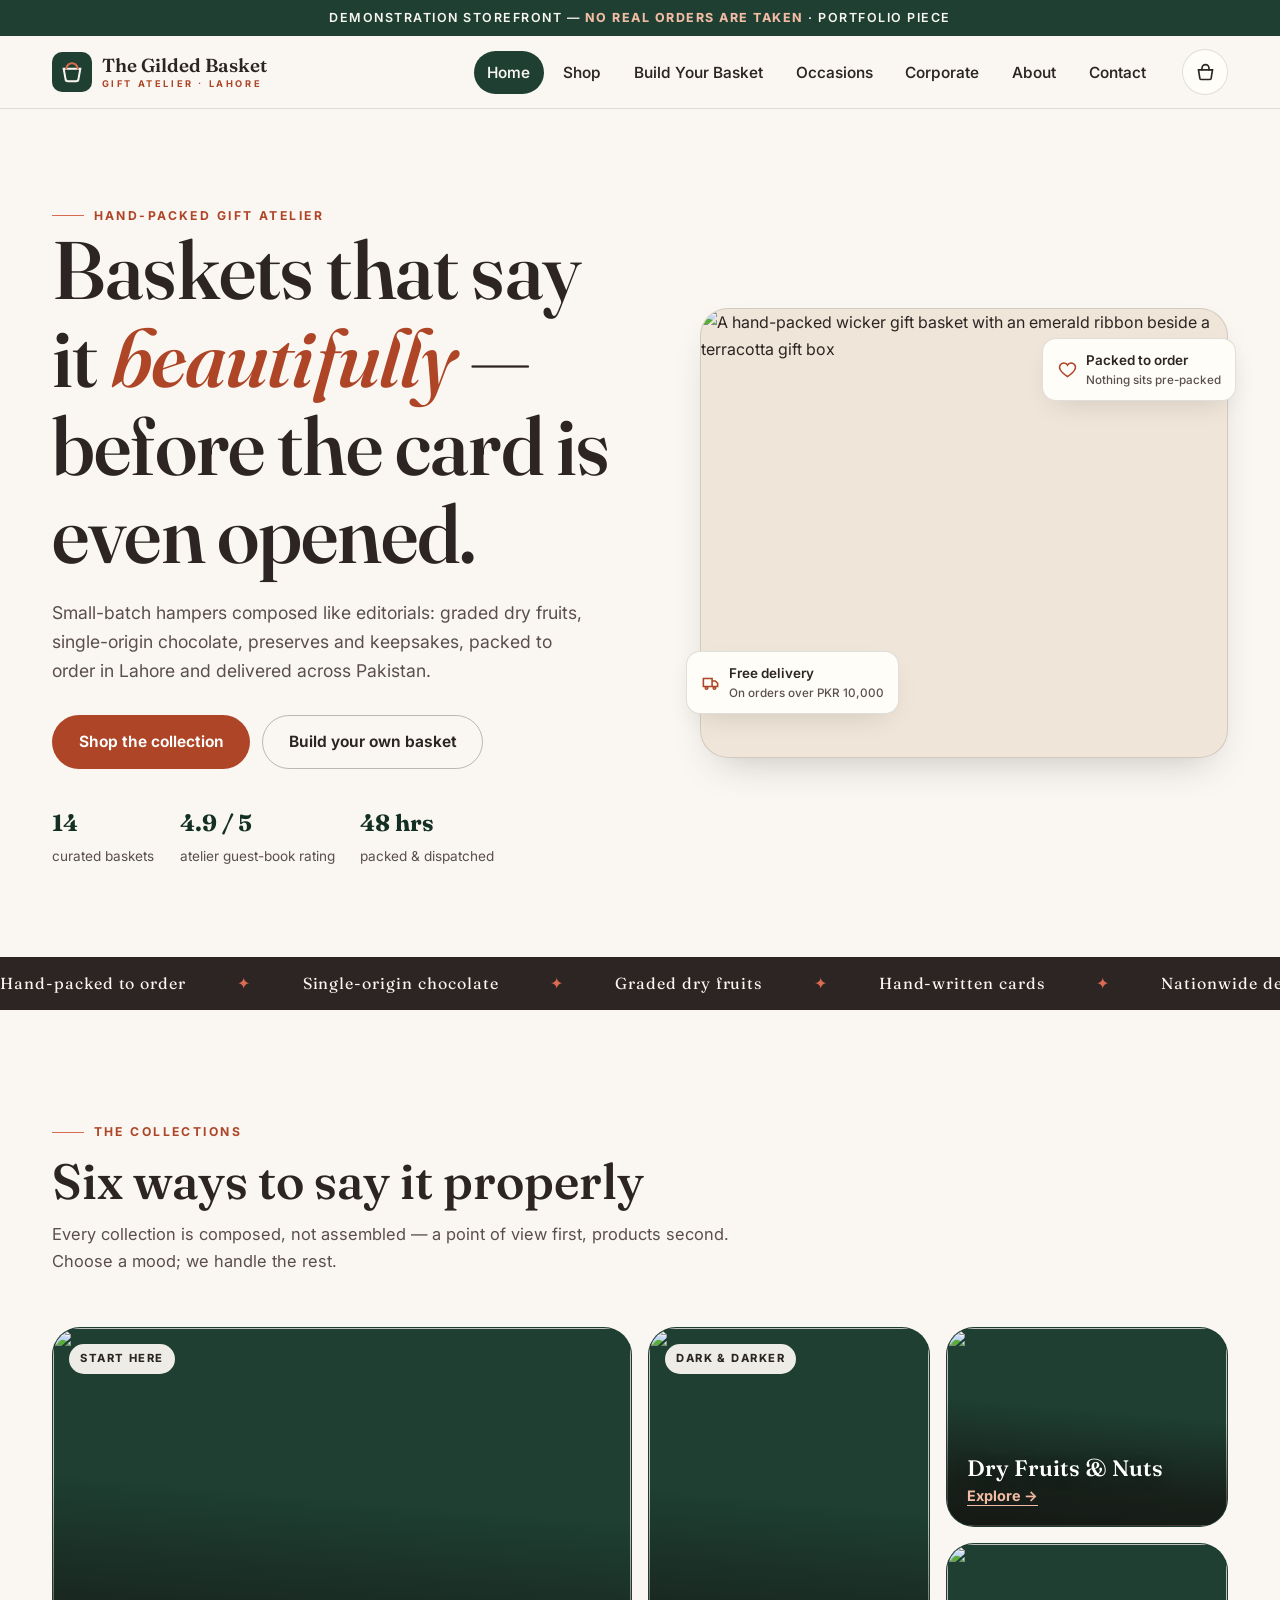
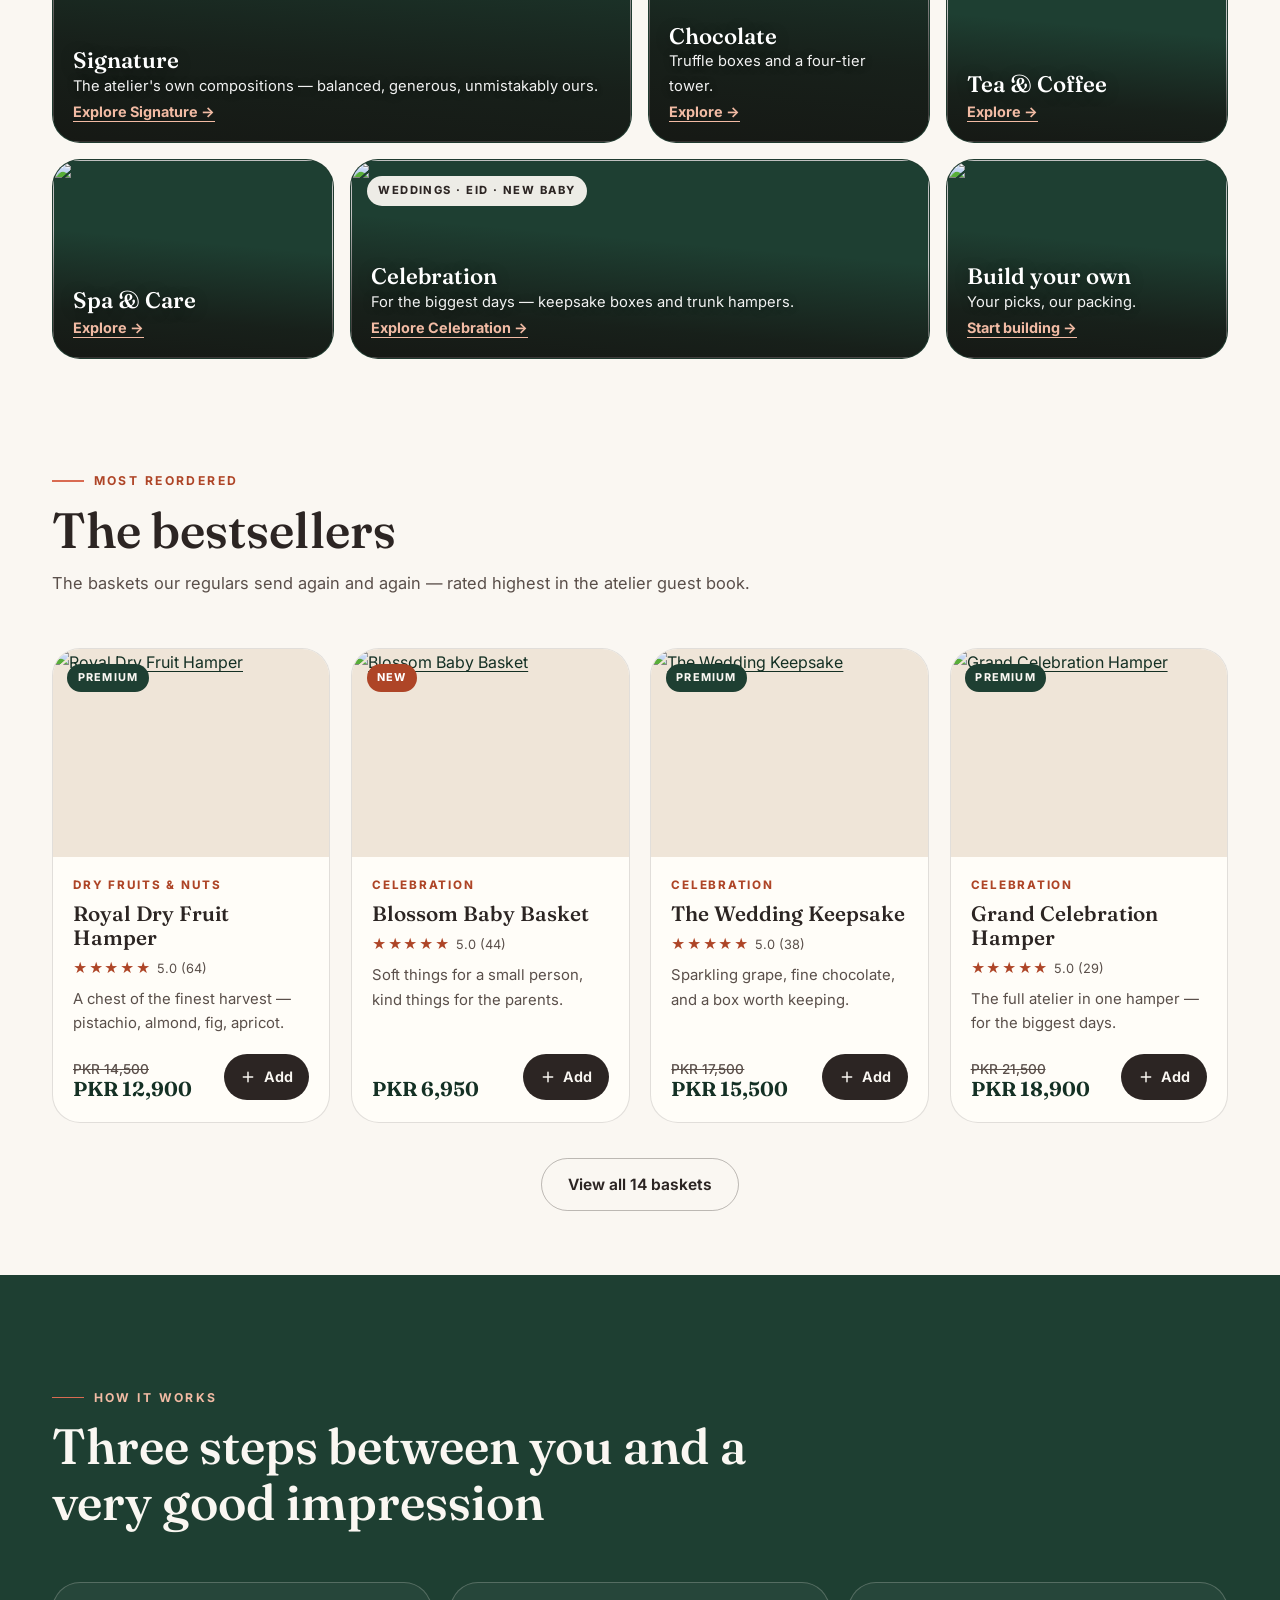
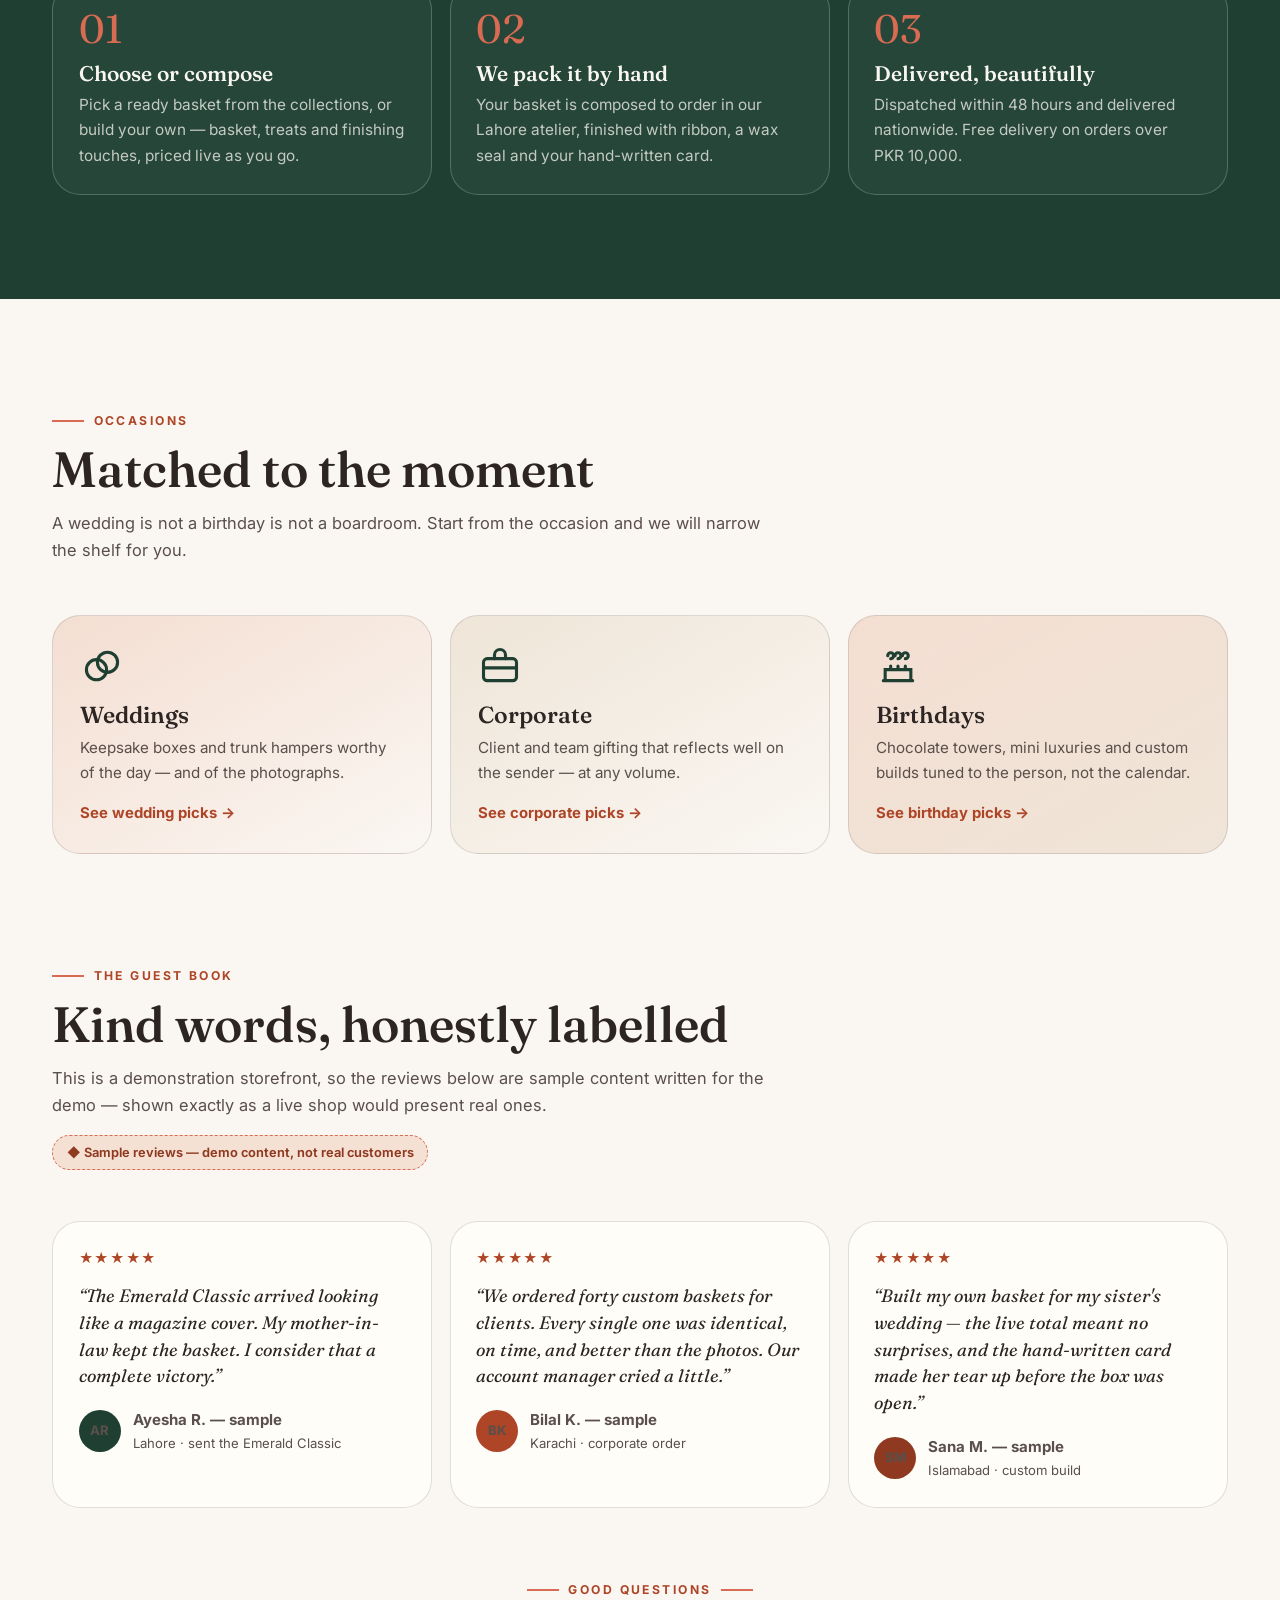
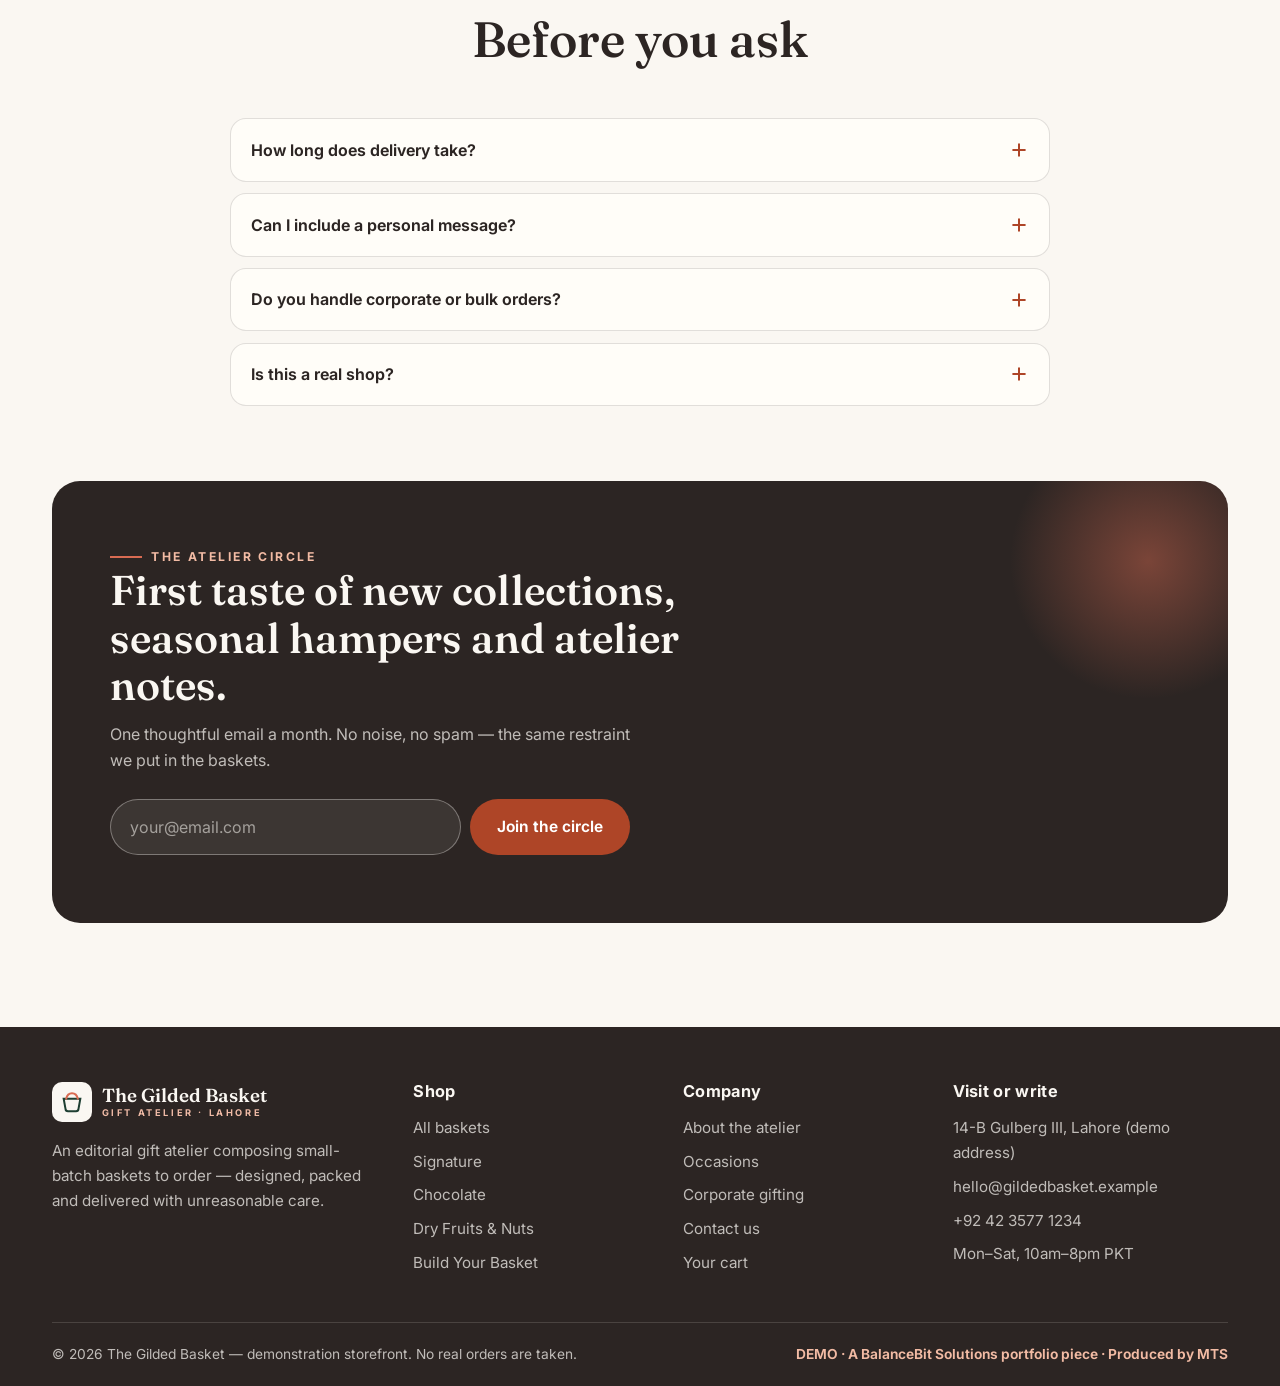
==== index.html @ e6ef5eb0 "Gift Basket demo v2 — full storefront build (10 pages, cart, builder, checkout) — Portfolio Queue #2" ====
<!DOCTYPE html>
<html lang="en">
<head>
<meta charset="UTF-8">
<meta name="viewport" content="width=device-width, initial-scale=1.0">
<title>The Gilded Basket — Luxury Gift Baskets, Hand-Packed in Lahore (Demo)</title>
<meta name="description" content="Editorial-luxury gift baskets, hand-packed to order: signature hampers, chocolate towers, dry fruit chests and custom build-your-own baskets. Demonstration storefront.">
<meta property="og:title" content="The Gilded Basket — Gift Atelier (Demo)">
<meta property="og:description" content="Baskets that say it beautifully, before the card is even opened. A demonstration e-commerce storefront.">
<meta property="og:type" content="website">
<meta name="theme-color" content="#1E3F32">
<link rel="icon" href="data:image/svg+xml,%3Csvg xmlns='http://www.w3.org/2000/svg' viewBox='0 0 48 48'%3E%3Crect width='48' height='48' rx='12' fill='%231E3F32'/%3E%3Cpath d='M14 20h20l-2.2 12.2a3 3 0 0 1-3 2.8H19.2a3 3 0 0 1-3-2.8L14 20Z' fill='none' stroke='%23FAF7F2' stroke-width='2.4'/%3E%3Cpath d='M17 20c1-4.4 3.8-6.6 7-6.6s6 2.2 7 6.6' fill='none' stroke='%23D96B52' stroke-width='2.4' stroke-linecap='round'/%3E%3C/svg%3E">
<link rel="preconnect" href="https://fonts.googleapis.com">
<link rel="preconnect" href="https://fonts.gstatic.com" crossorigin>
<link href="https://fonts.googleapis.com/css2?family=Fraunces:ital,opsz,wght@0,9..144,400..700;1,9..144,400..700&family=Inter:wght@400;500;600;700;800&display=swap" rel="stylesheet">
<script>document.documentElement.classList.add("js")</script>
<link rel="stylesheet" href="css/main.css">
<script type="application/ld+json">
{"@context":"https://schema.org","@type":"Organization","name":"The Gilded Basket (Demo)","description":"Demonstration gift-basket storefront — a portfolio piece.","address":{"@type":"PostalAddress","addressLocality":"Lahore","addressCountry":"PK"}}
</script>
</head>
<body>
<a class="skip-link" href="#main">Skip to main content</a>
<div class="demo-ribbon">Demonstration storefront — <strong>no real orders are taken</strong> · Portfolio piece</div>

<header class="site-header">
  <div class="wrap header-in">
    <a class="logo" href="index.html" aria-label="The Gilded Basket — home">
      <svg class="logo-mark" viewBox="0 0 48 48" aria-hidden="true"><rect width="48" height="48" rx="12" fill="#1E3F32"/><path d="M14 20h20l-2.2 12.2a3 3 0 0 1-3 2.8H19.2a3 3 0 0 1-3-2.8L14 20Z" fill="none" stroke="#FAF7F2" stroke-width="2.4"/><path d="M17 20c1-4.4 3.8-6.6 7-6.6s6 2.2 7 6.6" fill="none" stroke="#D96B52" stroke-width="2.4" stroke-linecap="round"/></svg>
      <span class="logo-text">The Gilded Basket<small>Gift Atelier · Lahore</small></span>
    </a>
    <nav class="main-nav" aria-label="Primary">
      <a href="index.html" aria-current="page">Home</a>
      <a href="shop.html">Shop</a>
      <a href="build.html">Build Your Basket</a>
      <a href="occasions.html">Occasions</a>
      <a href="corporate.html">Corporate</a>
      <a href="about.html">About</a>
      <a href="contact.html">Contact</a>
    </nav>
    <div class="header-actions">
      <button type="button" class="icon-btn" data-open-cart aria-label="Open cart">
        <svg viewBox="0 0 24 24" fill="none" stroke="currentColor" stroke-width="1.9" stroke-linecap="round"><path d="M4 9h16l-1.5 9.5a2 2 0 0 1-2 1.5h-9a2 2 0 0 1-2-1.5L4 9Z"/><path d="M8 9V7a4 4 0 0 1 8 0v2"/></svg>
        <span class="cart-count" hidden>0</span>
      </button>
      <button type="button" class="icon-btn nav-toggle" aria-label="Open menu" aria-expanded="false" aria-controls="mobile-nav">
        <svg viewBox="0 0 24 24" fill="none" stroke="currentColor" stroke-width="2.1" stroke-linecap="round"><path d="M4 7h16M4 12h16M4 17h16"/></svg>
      </button>
    </div>
  </div>
  <nav class="mobile-nav" id="mobile-nav" aria-label="Mobile">
    <a href="index.html" aria-current="page">Home</a>
    <a href="shop.html">Shop</a>
    <a href="build.html">Build Your Basket</a>
    <a href="occasions.html">Occasions</a>
    <a href="corporate.html">Corporate</a>
    <a href="about.html">About</a>
    <a href="contact.html">Contact</a>
    <a href="cart.html">Cart</a>
  </nav>
</header>

<main id="main">
  <!-- HERO -->
  <section class="hero">
    <div class="wrap hero-in">
      <div>
        <span class="eyebrow">Hand-packed gift atelier</span>
        <h1>Baskets that say it <em>beautifully</em> — before the card is even opened.</h1>
        <p class="hero-lede">Small-batch hampers composed like editorials: graded dry fruits, single-origin chocolate, preserves and keepsakes, packed to order in Lahore and delivered across Pakistan.</p>
        <div class="hero-cta">
          <a class="btn btn--terra" href="shop.html">Shop the collection</a>
          <a class="btn btn--ghost" href="build.html">Build your own basket</a>
        </div>
        <div class="hero-meta">
          <div><strong>14</strong><span>curated baskets</span></div>
          <div><strong>4.9 / 5</strong><span>atelier guest-book rating</span></div>
          <div><strong>48 hrs</strong><span>packed &amp; dispatched</span></div>
        </div>
      </div>
      <div class="hero-art">
        <div class="hero-frame">
          <div class="hero-media">
            <img class="hero-img" src="images/hero.jpg" alt="A hand-packed wicker gift basket with an emerald ribbon beside a terracotta gift box" fetchpriority="high">
          </div>
        </div>
        <div class="hero-chip hero-chip--b">
          <svg viewBox="0 0 24 24" fill="none" stroke="currentColor" stroke-width="2" stroke-linecap="round"><path d="M12 21s-7-4.6-9.3-9A5.4 5.4 0 0 1 12 6.5 5.4 5.4 0 0 1 21.3 12C19 16.4 12 21 12 21Z"/></svg>
          <span>Packed to order<small>Nothing sits pre-packed</small></span>
        </div>
        <div class="hero-chip hero-chip--a">
          <svg viewBox="0 0 24 24" fill="none" stroke="currentColor" stroke-width="2" stroke-linecap="round"><path d="M3 7h11v10H3zM14 10h4l3 3v4h-7z"/><circle cx="7" cy="19" r="1.6"/><circle cx="17" cy="19" r="1.6"/></svg>
          <span>Free delivery<small>On orders over PKR 10,000</small></span>
        </div>
      </div>
    </div>
  </section>

  <div class="marquee" aria-hidden="true">
    <div class="marquee-track">
      <span>Hand-packed to order <i>✦</i> Single-origin chocolate <i>✦</i> Graded dry fruits <i>✦</i> Hand-written cards <i>✦</i> Nationwide delivery <i>✦</i> Corporate gifting <i>✦</i></span>
      <span>Hand-packed to order <i>✦</i> Single-origin chocolate <i>✦</i> Graded dry fruits <i>✦</i> Hand-written cards <i>✦</i> Nationwide delivery <i>✦</i> Corporate gifting <i>✦</i></span>
    </div>
  </div>

  <!-- BENTO COLLECTIONS -->
  <section class="section">
    <div class="wrap">
      <div class="sec-head reveal">
        <span class="eyebrow">The collections</span>
        <h2>Six ways to say it properly</h2>
        <p>Every collection is composed, not assembled — a point of view first, products second. Choose a mood; we handle the rest.</p>
      </div>
      <div class="bento">
        <a class="bento-card bento--wide bento--tall reveal" href="shop.html?cat=signature">
          <img class="bento-bg" src="images/products/emerald-classic.jpg" alt="" loading="lazy">
          <span class="bento-tag">Start here</span>
          <div class="bento-body"><h3>Signature</h3><p>The atelier's own compositions — balanced, generous, unmistakably ours.</p><span class="bento-link">Explore Signature →</span></div>
        </a>
        <a class="bento-card bento--tall reveal reveal-d1" href="shop.html?cat=chocolate">
          <img class="bento-bg" src="images/products/midnight-chocolate-tower.jpg" alt="" loading="lazy">
          <span class="bento-tag">Dark &amp; darker</span>
          <div class="bento-body"><h3>Chocolate</h3><p>Truffle boxes and a four-tier tower.</p><span class="bento-link">Explore →</span></div>
        </a>
        <a class="bento-card reveal reveal-d2" href="shop.html?cat=dry-fruits">
          <img class="bento-bg" src="images/products/royal-dry-fruit-hamper.jpg" alt="" loading="lazy">
          <div class="bento-body"><h3>Dry Fruits &amp; Nuts</h3><span class="bento-link">Explore →</span></div>
        </a>
        <a class="bento-card reveal" href="shop.html?cat=tea-coffee">
          <img class="bento-bg" src="images/products/chai-biscotti-ritual.jpg" alt="" loading="lazy">
          <div class="bento-body"><h3>Tea &amp; Coffee</h3><span class="bento-link">Explore →</span></div>
        </a>
        <a class="bento-card reveal reveal-d1" href="shop.html?cat=spa">
          <img class="bento-bg" src="images/products/serenity-spa-basket.jpg" alt="" loading="lazy">
          <div class="bento-body"><h3>Spa &amp; Care</h3><span class="bento-link">Explore →</span></div>
        </a>
        <a class="bento-card bento--wide reveal reveal-d2" href="shop.html?cat=celebration">
          <img class="bento-bg" src="images/products/grand-celebration-hamper.jpg" alt="" loading="lazy">
          <span class="bento-tag">Weddings · Eid · New baby</span>
          <div class="bento-body"><h3>Celebration</h3><p>For the biggest days — keepsake boxes and trunk hampers.</p><span class="bento-link">Explore Celebration →</span></div>
        </a>
        <a class="bento-card reveal reveal-d3" href="build.html">
          <img class="bento-bg" src="images/builder.jpg" alt="" loading="lazy">
          <div class="bento-body"><h3>Build your own</h3><p>Your picks, our packing.</p><span class="bento-link">Start building →</span></div>
        </a>
      </div>
    </div>
  </section>

  <!-- BESTSELLERS -->
  <section class="section section--tight" style="padding-top:0">
    <div class="wrap">
      <div class="sec-head reveal">
        <span class="eyebrow">Most reordered</span>
        <h2>The bestsellers</h2>
        <p>The baskets our regulars send again and again — rated highest in the atelier guest book.</p>
      </div>
      <div class="grid-products grid-products--4" id="home-bestsellers"></div>
      <div style="text-align:center;margin-top:2.2rem">
        <a class="btn btn--ghost" href="shop.html">View all 14 baskets</a>
      </div>
    </div>
  </section>

  <!-- HOW IT WORKS -->
  <section class="section how">
    <div class="wrap">
      <div class="sec-head reveal">
        <span class="eyebrow">How it works</span>
        <h2>Three steps between you and a very good impression</h2>
      </div>
      <div class="how-grid">
        <div class="how-card reveal"><div class="how-num">01</div><h3>Choose or compose</h3><p>Pick a ready basket from the collections, or build your own — basket, treats and finishing touches, priced live as you go.</p></div>
        <div class="how-card reveal reveal-d1"><div class="how-num">02</div><h3>We pack it by hand</h3><p>Your basket is composed to order in our Lahore atelier, finished with ribbon, a wax seal and your hand-written card.</p></div>
        <div class="how-card reveal reveal-d2"><div class="how-num">03</div><h3>Delivered, beautifully</h3><p>Dispatched within 48 hours and delivered nationwide. Free delivery on orders over PKR 10,000.</p></div>
      </div>
    </div>
  </section>

  <!-- OCCASIONS PREVIEW -->
  <section class="section">
    <div class="wrap">
      <div class="sec-head reveal">
        <span class="eyebrow">Occasions</span>
        <h2>Matched to the moment</h2>
        <p>A wedding is not a birthday is not a boardroom. Start from the occasion and we will narrow the shelf for you.</p>
      </div>
      <div class="occ-grid">
        <a class="occ-card reveal" href="occasions.html#wedding" style="background:linear-gradient(150deg,#F4DED2,#FAF7F2)">
          <svg class="occ-ico" viewBox="0 0 24 24" fill="none" stroke="currentColor" stroke-width="1.7" stroke-linecap="round"><circle cx="9" cy="14" r="5.5"/><circle cx="15" cy="10" r="5.5"/></svg>
          <h3>Weddings</h3><p>Keepsake boxes and trunk hampers worthy of the day — and of the photographs.</p>
          <div class="occ-go">See wedding picks →</div>
        </a>
        <a class="occ-card reveal reveal-d1" href="occasions.html#corporate" style="background:linear-gradient(150deg,#EFE5D8,#FAF7F2)">
          <svg class="occ-ico" viewBox="0 0 24 24" fill="none" stroke="currentColor" stroke-width="1.7" stroke-linecap="round"><rect x="3" y="8" width="18" height="12" rx="2"/><path d="M9 8V6a3 3 0 0 1 6 0v2M3 13h18"/></svg>
          <h3>Corporate</h3><p>Client and team gifting that reflects well on the sender — at any volume.</p>
          <div class="occ-go">See corporate picks →</div>
        </a>
        <a class="occ-card reveal reveal-d2" href="occasions.html#birthday" style="background:linear-gradient(150deg,#F4DED2,#EFE5D8)">
          <svg class="occ-ico" viewBox="0 0 24 24" fill="none" stroke="currentColor" stroke-width="1.7" stroke-linecap="round"><path d="M4 20h16M5 20v-6h14v6M12 14v-2M8 14v-2M16 14v-2M12 8a1.6 1.6 0 1 0-1.6-1.6M8 8a1.6 1.6 0 1 0-1.6-1.6M16 8a1.6 1.6 0 1 0-1.6-1.6"/></svg>
          <h3>Birthdays</h3><p>Chocolate towers, mini luxuries and custom builds tuned to the person, not the calendar.</p>
          <div class="occ-go">See birthday picks →</div>
        </a>
      </div>
    </div>
  </section>

  <!-- REVIEWS -->
  <section class="section section--tight" style="padding-top:0">
    <div class="wrap">
      <div class="sec-head reveal">
        <span class="eyebrow">The guest book</span>
        <h2>Kind words, honestly labelled</h2>
        <p style="margin-bottom:1rem">This is a demonstration storefront, so the reviews below are sample content written for the demo — shown exactly as a live shop would present real ones.</p>
        <span class="demo-note">◆ Sample reviews — demo content, not real customers</span>
      </div>
      <div class="rev-grid">
        <div class="rev-card reveal">
          <div class="stars" aria-label="5 out of 5">★★★★★</div>
          <blockquote>“The Emerald Classic arrived looking like a magazine cover. My mother-in-law kept the basket. I consider that a complete victory.”</blockquote>
          <div class="rev-who"><span class="rev-ava" style="background:var(--emerald)">AR</span><span><strong>Ayesha R. — sample</strong><span>Lahore · sent the Emerald Classic</span></span></div>
        </div>
        <div class="rev-card reveal reveal-d1">
          <div class="stars" aria-label="5 out of 5">★★★★★</div>
          <blockquote>“We ordered forty custom baskets for clients. Every single one was identical, on time, and better than the photos. Our account manager cried a little.”</blockquote>
          <div class="rev-who"><span class="rev-ava" style="background:var(--terra-dark)">BK</span><span><strong>Bilal K. — sample</strong><span>Karachi · corporate order</span></span></div>
        </div>
        <div class="rev-card reveal reveal-d2">
          <div class="stars" aria-label="5 out of 5">★★★★★</div>
          <blockquote>“Built my own basket for my sister's wedding — the live total meant no surprises, and the hand-written card made her tear up before the box was open.”</blockquote>
          <div class="rev-who"><span class="rev-ava" style="background:var(--terra-deep)">SM</span><span><strong>Sana M. — sample</strong><span>Islamabad · custom build</span></span></div>
        </div>
      </div>
    </div>
  </section>

  <!-- FAQ -->
  <section class="section section--tight" style="padding-top:0">
    <div class="wrap">
      <div class="sec-head sec-head--center reveal">
        <span class="eyebrow">Good questions</span>
        <h2>Before you ask</h2>
      </div>
      <div class="faq reveal">
        <div class="faq-item">
          <button type="button" class="faq-q" aria-expanded="false">How long does delivery take?<svg viewBox="0 0 24 24" fill="none" stroke="currentColor" stroke-width="2.4" stroke-linecap="round"><path d="M12 5v14M5 12h14"/></svg></button>
          <div class="faq-a"><p>Baskets are packed to order within 48 hours. Lahore delivery is same/next day after dispatch; nationwide delivery takes 2–4 working days. Delivery is PKR 350, and free on orders over PKR 10,000.</p></div>
        </div>
        <div class="faq-item">
          <button type="button" class="faq-q" aria-expanded="false">Can I include a personal message?<svg viewBox="0 0 24 24" fill="none" stroke="currentColor" stroke-width="2.4" stroke-linecap="round"><path d="M12 5v14M5 12h14"/></svg></button>
          <div class="faq-a"><p>Yes — every basket includes a hand-written card at no charge. In the Build Your Basket flow you can write the message in step 4; for ready baskets, add it in the order notes at checkout.</p></div>
        </div>
        <div class="faq-item">
          <button type="button" class="faq-q" aria-expanded="false">Do you handle corporate or bulk orders?<svg viewBox="0 0 24 24" fill="none" stroke="currentColor" stroke-width="2.4" stroke-linecap="round"><path d="M12 5v14M5 12h14"/></svg></button>
          <div class="faq-a"><p>Yes — from 10 to 1,000+ baskets, with branded sleeves and staggered delivery. See the Corporate page for tiers, or send an enquiry and we will reply within one working day.</p></div>
        </div>
        <div class="faq-item">
          <button type="button" class="faq-q" aria-expanded="false">Is this a real shop?<svg viewBox="0 0 24 24" fill="none" stroke="currentColor" stroke-width="2.4" stroke-linecap="round"><path d="M12 5v14M5 12h14"/></svg></button>
          <div class="faq-a"><p>No — The Gilded Basket is a demonstration storefront built as a portfolio piece. The full shopping flow works end to end, but no real orders are taken and no payment is processed.</p></div>
        </div>
      </div>
    </div>
  </section>

  <!-- NEWSLETTER -->
  <section class="section" style="padding-top:0">
    <div class="wrap">
      <div class="cta-band reveal">
        <span class="eyebrow eyebrow--light">The atelier circle</span>
        <h2>First taste of new collections, seasonal hampers and atelier notes.</h2>
        <p>One thoughtful email a month. No noise, no spam — the same restraint we put in the baskets.</p>
        <form class="newsletter-form js-newsletter" novalidate>
          <label class="skip-link" for="nl-email-home" style="position:absolute;left:-9999px">Email address</label>
          <input type="email" id="nl-email-home" name="email" placeholder="your@email.com" autocomplete="email" required aria-label="Email address">
          <button type="submit" class="btn btn--terra">Join the circle</button>
        </form>
        <p class="form-msg" role="status" aria-live="polite"></p>
      </div>
    </div>
  </section>
</main>

<footer class="site-footer">
  <div class="wrap">
    <div class="footer-in">
      <div class="footer-brand">
        <a class="logo" href="index.html" aria-label="The Gilded Basket — home">
          <svg class="logo-mark" viewBox="0 0 48 48" aria-hidden="true"><rect width="48" height="48" rx="12" fill="#FAF7F2"/><path d="M14 20h20l-2.2 12.2a3 3 0 0 1-3 2.8H19.2a3 3 0 0 1-3-2.8L14 20Z" fill="none" stroke="#1E3F32" stroke-width="2.4"/><path d="M17 20c1-4.4 3.8-6.6 7-6.6s6 2.2 7 6.6" fill="none" stroke="#D96B52" stroke-width="2.4" stroke-linecap="round"/></svg>
          <span class="logo-text">The Gilded Basket<small style="color:#F0BBA6">Gift Atelier · Lahore</small></span>
        </a>
        <p>An editorial gift atelier composing small-batch baskets to order — designed, packed and delivered with unreasonable care.</p>
      </div>
      <nav aria-label="Shop">
        <h4>Shop</h4>
        <ul>
          <li><a href="shop.html">All baskets</a></li>
          <li><a href="shop.html?cat=signature">Signature</a></li>
          <li><a href="shop.html?cat=chocolate">Chocolate</a></li>
          <li><a href="shop.html?cat=dry-fruits">Dry Fruits &amp; Nuts</a></li>
          <li><a href="build.html">Build Your Basket</a></li>
        </ul>
      </nav>
      <nav aria-label="Company">
        <h4>Company</h4>
        <ul>
          <li><a href="about.html">About the atelier</a></li>
          <li><a href="occasions.html">Occasions</a></li>
          <li><a href="corporate.html">Corporate gifting</a></li>
          <li><a href="contact.html">Contact us</a></li>
          <li><a href="cart.html">Your cart</a></li>
        </ul>
      </nav>
      <div>
        <h4>Visit or write</h4>
        <ul>
          <li>14-B Gulberg III, Lahore (demo address)</li>
          <li><a href="mailto:hello@gildedbasket.example">hello@gildedbasket.example</a></li>
          <li><a href="tel:+924235771234">+92 42 3577 1234</a></li>
          <li>Mon–Sat, 10am–8pm PKT</li>
        </ul>
      </div>
    </div>
    <div class="footer-bottom">
      <span>© <span data-year>2026</span> The Gilded Basket — demonstration storefront. No real orders are taken.</span>
      <span class="demo-tag">DEMO · A BalanceBit Solutions portfolio piece · Produced by MTS</span>
    </div>
  </div>
</footer>

<div class="drawer-overlay"></div>
<aside class="cart-drawer" aria-hidden="true" aria-label="Shopping cart">
  <div class="drawer-head">
    <h3>Your cart</h3>
    <button type="button" class="icon-btn" data-close-cart aria-label="Close cart">
      <svg viewBox="0 0 24 24" fill="none" stroke="currentColor" stroke-width="2.2" stroke-linecap="round"><path d="M6 6l12 12M18 6L6 18"/></svg>
    </button>
  </div>
  <div class="drawer-body"></div>
  <div class="drawer-foot"></div>
</aside>

<script src="js/data.js"></script>
<script src="js/app.js"></script>
<script src="js/home.js"></script>
</body>
</html>
---- css/main.css ----
/* ============================================================
   THE GILDED BASKET — Gift Atelier (DEMO storefront)
   Design system v2: Editorial Luxury + Bento Grid, MOBILE-FIRST.
   STRICT palette — no other hues:
     cream #FAF7F2 · emerald #1E3F32 · terracotta #D96B52 · charcoal #2C2523
   Every other colour below is a tint/shade of those four
   (paper/sand = cream family, emerald-2/ink/wash = emerald family,
   terra-dark/deep/tint = terracotta family, ink-soft = charcoal family).
   The single exception is the semantic error red #B3261E, used ONLY
   for form error states — never as a design accent.
   Zero-dependency hand-built CSS. No frameworks.
   ============================================================ */

/* ---------- Tokens ---------- */
:root{
  --cream:#FAF7F2;
  --paper:#FFFDF8;           /* cream surface tint */
  --sand:#EFE5D8;            /* cream shade (borders, swatch beds) */
  --blush:#F5E0D4;           /* terracotta tint, very light */
  --terra:#D96B52;
  --terra-dark:#AE4527;      /* text-safe terracotta on cream (≈5.9:1) */
  --terra-deep:#8F3A20;
  --terra-tint:#F2BBA4;      /* terracotta tint for text on emerald/charcoal */
  --emerald:#1E3F32;
  --emerald-2:#2A5A47;       /* emerald tint */
  --emerald-ink:#143024;     /* emerald shade, text on cream (≈11:1) */
  --emerald-wash:#E9EFE9;    /* emerald tint, very light (success/selected bg) */
  --charcoal:#2C2523;
  --ink-soft:#5A4F4A;        /* charcoal tint, secondary text (≈6.4:1) */
  --line:rgba(44,37,35,.14);
  --line-strong:rgba(44,37,35,.30);
  --error:#B3261E;           /* semantic only: form errors */
  --radius:18px;
  --radius-lg:28px;
  --shadow:0 18px 40px -18px rgba(44,37,35,.28);
  --shadow-soft:0 10px 30px -14px rgba(44,37,35,.22);
  --font-display:"Fraunces",Georgia,"Times New Roman",serif;
  --font-body:"Inter",-apple-system,"Segoe UI",Roboto,Helvetica,Arial,sans-serif;
  --wrap:1240px;
  --header-h:72px;
  --ease:cubic-bezier(.22,.8,.28,1);
}

/* ---------- Reset / base (mobile-first) ---------- */
*,*::before,*::after{box-sizing:border-box}
html{scroll-behavior:smooth}
html,body{overflow-x:clip}
body{
  margin:0;background:var(--cream);color:var(--charcoal);
  font-family:var(--font-body);font-size:16px;line-height:1.65;
  -webkit-font-smoothing:antialiased;text-rendering:optimizeLegibility;
}
img,svg{display:block;max-width:100%}
img{height:auto}
a{color:var(--emerald-ink);text-underline-offset:3px}
a:hover{color:var(--terra-dark)}
h1,h2,h3,h4{font-family:var(--font-display);font-weight:560;line-height:1.14;margin:0;color:var(--charcoal);overflow-wrap:break-word}
p{margin:0}
ul{margin:0;padding:0;list-style:none}
button{font:inherit;cursor:pointer}
input,select,textarea{font:inherit;font-size:16px;color:inherit;min-width:0}
::selection{background:var(--terra);color:#fff}

.wrap{width:100%;max-width:var(--wrap);margin-inline:auto;padding-inline:1.25rem}
.section{padding:clamp(3.5rem,9vw,6.5rem) 0}
.section--tight{padding:clamp(2.2rem,6vw,4rem) 0}
.eyebrow{
  display:inline-flex;align-items:center;gap:.6rem;
  font-size:.76rem;font-weight:700;letter-spacing:.2em;text-transform:uppercase;color:var(--terra-dark);
}
.eyebrow::before{content:"";width:32px;height:1.5px;background:var(--terra);flex:none}
.eyebrow--light{color:var(--terra-tint)}
.sec-head{max-width:720px;margin-bottom:clamp(1.8rem,4vw,3.2rem)}
.sec-head h2{font-size:clamp(1.9rem,5.2vw,3.1rem);margin:.65rem 0 .75rem}
.sec-head p{color:var(--ink-soft);font-size:1.03rem}
.sec-head--center{margin-inline:auto;text-align:center}
.sec-head--center .eyebrow::after{content:"";width:32px;height:1.5px;background:var(--terra);flex:none}

/* Focus visibility (accessibility) */
:focus-visible{outline:3px solid var(--terra-dark);outline-offset:3px;border-radius:6px}
.skip-link{
  position:absolute;left:-9999px;top:0;background:var(--emerald);color:#fff;
  padding:.8rem 1.2rem;z-index:200;border-radius:0 0 12px 0;font-weight:600;
}
.skip-link:focus{left:0;color:#fff}

/* ---------- Buttons (one system, every page) ---------- */
.btn{
  display:inline-flex;align-items:center;justify-content:center;gap:.55rem;
  min-height:52px;padding:.8rem 1.6rem;border-radius:999px;border:1.5px solid transparent;
  font-weight:650;font-size:.97rem;text-decoration:none;text-align:center;
  transition:background .25s var(--ease),color .25s var(--ease),border-color .25s var(--ease),transform .25s var(--ease);
  background:var(--emerald);color:var(--cream);
}
.btn:hover{background:var(--emerald-2);color:#fff;transform:translateY(-1px)}
.btn--terra{background:var(--terra-dark);color:#fff}
.btn--terra:hover{background:var(--terra-deep);color:#fff}
.btn--ghost{background:transparent;border-color:var(--line-strong);color:var(--charcoal)}
.btn--ghost:hover{border-color:var(--charcoal);background:rgba(44,37,35,.04);color:var(--charcoal)}
.btn--light{background:var(--cream);color:var(--emerald-ink)}
.btn--light:hover{background:#fff;color:var(--emerald-ink)}
.btn--sm{min-height:46px;padding:.55rem 1.15rem;font-size:.9rem}
.btn--block{width:100%}
.btn[disabled]{opacity:.55;cursor:not-allowed;transform:none}
.btn svg{width:18px;height:18px;flex:none}

/* ---------- Header ---------- */
.site-header{
  position:sticky;top:0;z-index:90;
  background:rgba(250,247,242,.94);backdrop-filter:blur(12px);
  border-bottom:1px solid var(--line);
}
.header-in{display:flex;align-items:center;gap:1rem;min-height:var(--header-h);padding-block:.5rem}
.logo{display:flex;align-items:center;gap:.6rem;text-decoration:none;color:var(--charcoal);flex:none;min-width:0}
.logo:hover{color:var(--charcoal)}
.logo-mark{width:40px;height:40px;flex:none}
.logo-text{font-family:var(--font-display);font-size:1.18rem;line-height:1.05;font-weight:600;white-space:nowrap}
.logo-text small{display:block;font-family:var(--font-body);font-size:.58rem;font-weight:700;letter-spacing:.28em;text-transform:uppercase;color:var(--terra-dark);margin-top:.15rem}
.main-nav{display:none}
.header-actions{display:flex;align-items:center;gap:.45rem;margin-left:auto}
.icon-btn{
  position:relative;display:inline-flex;align-items:center;justify-content:center;
  width:46px;height:46px;border-radius:50%;border:1px solid var(--line);
  background:var(--paper);color:var(--charcoal);transition:border-color .2s;flex:none;
}
.icon-btn:hover{border-color:var(--charcoal)}
.icon-btn svg{width:21px;height:21px}
.cart-count{
  position:absolute;top:-4px;right:-4px;min-width:21px;height:21px;padding:0 5px;
  border-radius:999px;background:var(--terra-dark);color:#fff;font-size:.72rem;font-weight:750;
  display:flex;align-items:center;justify-content:center;border:2px solid var(--cream);
}
.cart-count[hidden]{display:none}
.nav-toggle{display:inline-flex}
.mobile-nav{
  display:block;position:absolute;top:100%;left:0;right:0;background:var(--paper);
  border-bottom:1px solid var(--line);padding:.6rem 1.25rem 1rem;box-shadow:var(--shadow-soft);
  transform:translateY(-8px);opacity:0;pointer-events:none;transition:opacity .25s var(--ease),transform .25s var(--ease);
}
.mobile-nav.open{transform:none;opacity:1;pointer-events:auto}
.mobile-nav a{display:block;padding:.85rem .4rem;text-decoration:none;color:var(--charcoal);font-weight:600;border-bottom:1px solid var(--line)}
.mobile-nav a:last-child{border-bottom:none}
.mobile-nav a[aria-current="page"]{color:var(--terra-dark)}

/* ---------- Announcement / demo ribbon ---------- */
.demo-ribbon{
  background:var(--emerald);color:var(--cream);text-align:center;
  font-size:.78rem;letter-spacing:.12em;text-transform:uppercase;font-weight:600;
  padding:.55rem 1rem;line-height:1.5;
}
.demo-ribbon strong{color:var(--terra-tint);font-weight:750}

/* ---------- Hero (home) ---------- */
.hero{position:relative;overflow:hidden;background:var(--cream)}
.hero-in{display:grid;grid-template-columns:1fr;gap:2.2rem;align-items:center;padding:clamp(2.4rem,7vw,5.5rem) 0}
.hero h1{font-size:clamp(2.55rem,11vw,5.1rem);letter-spacing:-.01em;line-height:1.08}
.hero h1 em{font-style:italic;color:var(--terra-dark)}
.hero h1 .u-emerald{color:var(--emerald);font-style:normal}
.hero-lede{margin:1.25rem 0 1.9rem;font-size:1.1rem;color:var(--ink-soft);max-width:34rem}
.hero-cta{display:flex;gap:.75rem;flex-wrap:wrap}
.hero-cta .btn{flex:1 1 auto}
.hero-meta{display:flex;gap:1.6rem;margin-top:2.2rem;flex-wrap:wrap}
.hero-meta div strong{display:block;font-family:var(--font-display);font-size:1.45rem;color:var(--emerald-ink)}
.hero-meta div span{font-size:.85rem;color:var(--ink-soft)}
.hero-art{position:relative;max-width:560px}
.hero-frame{border-radius:var(--radius-lg);overflow:hidden;box-shadow:var(--shadow);border:1px solid var(--line);background:var(--sand)}
.hero-media{position:relative;overflow:hidden}
.hero-media img{width:100%;aspect-ratio:16/11;object-fit:cover}
.hero-img{animation:kenburns 24s ease-in-out infinite alternate}
@keyframes kenburns{from{transform:scale(1) translate(0,0)}to{transform:scale(1.08) translate(-1.2%,1.2%)}}
.hero-chip{
  position:absolute;display:flex;align-items:center;gap:.55rem;background:var(--paper);
  border:1px solid var(--line);border-radius:14px;box-shadow:var(--shadow-soft);
  padding:.6rem .9rem;font-size:.84rem;font-weight:600;max-width:78%;
}
.hero-chip svg{width:19px;height:19px;color:var(--terra-dark);flex:none}
.hero-chip--a{left:.6rem;bottom:.8rem}
.hero-chip--b{right:.6rem;top:.8rem}
.hero-chip small{display:block;font-weight:500;color:var(--ink-soft);font-size:.73rem}

/* Marquee */
.marquee{background:var(--charcoal);color:var(--cream);overflow:hidden;padding:.85rem 0}
.marquee-track{display:flex;gap:3.2rem;width:max-content;animation:marquee 30s linear infinite}
.marquee-track span{display:flex;align-items:center;gap:3.2rem;font-family:var(--font-display);font-size:1rem;letter-spacing:.06em;white-space:nowrap}
.marquee-track i{color:var(--terra);font-style:normal}
@keyframes marquee{to{transform:translateX(-50%)}}

/* ---------- Bento collections (photo cards) ---------- */
.bento{display:grid;grid-template-columns:1fr;gap:1rem}
.bento-card{
  position:relative;border-radius:var(--radius-lg);overflow:hidden;text-decoration:none;
  border:1px solid var(--line);isolation:isolate;min-height:210px;display:block;background:var(--emerald);
}
.bento-card .bento-bg{position:absolute;inset:0;width:100%;height:100%;object-fit:cover;z-index:-2;transition:transform .6s var(--ease)}
.bento-card::after{
  content:"";position:absolute;inset:0;z-index:-1;
  background:linear-gradient(185deg,rgba(20,16,14,0) 42%,rgba(20,16,14,.66) 78%,rgba(20,16,14,.82));
}
.bento-card:hover .bento-bg{transform:scale(1.045)}
.bento-card .bento-tag{
  position:absolute;top:1rem;left:1rem;background:rgba(250,247,242,.94);color:var(--charcoal);
  font-size:.7rem;font-weight:750;letter-spacing:.13em;text-transform:uppercase;
  padding:.35rem .7rem;border-radius:999px;
}
.bento-card .bento-body{position:absolute;left:1.25rem;right:1.25rem;bottom:1.1rem;color:#fff}
.bento-card .bento-body h3{color:#fff;font-size:1.4rem;text-shadow:0 2px 14px rgba(0,0,0,.35)}
.bento-card .bento-body p{font-size:.92rem;color:rgba(255,255,255,.94);text-shadow:0 1px 8px rgba(0,0,0,.4)}
.bento-card .bento-body .bento-link{font-weight:700;font-size:.9rem;color:var(--terra-tint);text-decoration:underline;text-underline-offset:4px}

/* ---------- Product visual (real photography) ---------- */
.pvisual{position:relative;overflow:hidden;background:var(--sand)}
.pvisual img{width:100%;height:100%;object-fit:cover}
.pvisual--card{aspect-ratio:4/3}
.pvisual--detail{aspect-ratio:1/1;border-radius:var(--radius-lg)}
.pvisual--zoom img{transform:scale(1.55)}
.pvisual--zoom2 img{transform:scale(2.05);transform-origin:72% 82%}
/* Legacy motif fallback (only for cart lines saved before v2, no photo on file) */
.pvisual--motif{display:flex;align-items:center;justify-content:center;background:linear-gradient(140deg,var(--emerald),var(--emerald-2))}
.pvisual--motif svg.art{width:62%;height:auto;position:relative;z-index:1;filter:drop-shadow(0 16px 22px rgba(30,20,10,.25))}

/* ---------- Product cards ---------- */
.grid-products{display:grid;grid-template-columns:1fr;gap:1.3rem}
.pcard{
  background:var(--paper);border:1px solid var(--line);border-radius:var(--radius-lg);
  overflow:hidden;display:flex;flex-direction:column;min-width:0;
  transition:transform .3s var(--ease),box-shadow .3s var(--ease);
}
.pcard:hover{transform:translateY(-5px);box-shadow:var(--shadow)}
.pcard-badge{
  position:absolute;top:.9rem;left:.9rem;z-index:2;background:var(--emerald);color:var(--cream);
  font-size:.68rem;font-weight:750;letter-spacing:.11em;text-transform:uppercase;
  padding:.32rem .65rem;border-radius:999px;
}
.pcard-badge--terra{background:var(--terra-dark);color:#fff}
.pcard-body{padding:1.2rem 1.25rem 1.35rem;display:flex;flex-direction:column;gap:.45rem;flex:1;min-width:0}
.pcard-cat{font-size:.73rem;font-weight:750;letter-spacing:.15em;text-transform:uppercase;color:var(--terra-dark)}
.pcard h3{font-size:1.3rem}
.pcard h3 a{text-decoration:none;color:inherit}
.pcard h3 a:hover{color:var(--terra-dark)}
.pcard-desc{font-size:.93rem;color:var(--ink-soft);flex:1}
.pcard-foot{display:flex;align-items:flex-end;justify-content:space-between;gap:.8rem;margin-top:.7rem}
.price{font-family:var(--font-display);font-size:1.26rem;font-weight:650;color:var(--emerald-ink);line-height:1.15;display:flex;flex-direction:column}
.price .was{font-size:.85rem;color:var(--ink-soft);text-decoration:line-through;font-weight:500;font-family:var(--font-body)}
.price small{font-size:.78rem;color:var(--ink-soft);font-family:var(--font-body);font-weight:500}
.stars{color:var(--terra-dark);font-size:.86rem;letter-spacing:.12em}
.stars span{color:var(--ink-soft);letter-spacing:0;font-size:.8rem;margin-left:.35rem}
.add-btn{
  display:inline-flex;align-items:center;gap:.45rem;background:var(--charcoal);color:var(--cream);
  border:none;border-radius:999px;padding:.62rem 1.05rem;font-weight:650;font-size:.9rem;min-height:46px;
  white-space:nowrap;flex:none;transition:background .2s,transform .2s;
}
.add-btn:hover{background:var(--terra-dark);color:#fff;transform:translateY(-1px)}
.add-btn svg{width:16px;height:16px}

/* ---------- How it works ---------- */
.how{background:var(--emerald);color:rgba(250,247,242,.85)}
.how .eyebrow{color:var(--terra-tint)}
.how h2{color:var(--cream)}
.how-grid{display:grid;grid-template-columns:1fr;gap:1.1rem}
.how-card{border:1px solid rgba(250,247,242,.22);border-radius:var(--radius-lg);padding:1.6rem;background:rgba(250,247,242,.04)}
.how-num{font-family:var(--font-display);font-size:2.5rem;color:var(--terra);line-height:1}
.how-card h3{color:var(--cream);margin:.75rem 0 .45rem;font-size:1.32rem}
.how-card p{color:rgba(250,247,242,.75);font-size:.96rem}

/* ---------- Occasion tiles ---------- */
.occ-grid{display:grid;grid-template-columns:1fr;gap:1.1rem}
.occ-card{
  border-radius:var(--radius-lg);padding:1.7rem;text-decoration:none;color:var(--charcoal);
  border:1px solid var(--line);position:relative;overflow:hidden;display:block;
  transition:transform .3s var(--ease),box-shadow .3s var(--ease);
}
.occ-card:hover{transform:translateY(-4px);box-shadow:var(--shadow-soft);color:var(--charcoal)}
.occ-card h3{font-size:1.45rem;margin-bottom:.4rem}
.occ-card p{color:var(--ink-soft);font-size:.95rem;max-width:26rem}
.occ-card .occ-go{margin-top:1rem;font-weight:700;color:var(--terra-dark);font-size:.93rem}
.occ-ico{width:44px;height:44px;margin-bottom:.9rem;color:var(--emerald)}

/* ---------- Reviews ---------- */
.rev-grid{display:grid;grid-template-columns:1fr;gap:1.1rem}
.rev-card{background:var(--paper);border:1px solid var(--line);border-radius:var(--radius-lg);padding:1.6rem}
.rev-card blockquote{margin:.8rem 0 1.1rem;font-family:var(--font-display);font-size:1.12rem;line-height:1.5;font-style:italic}
.rev-who{display:flex;align-items:center;gap:.75rem}
.rev-ava{width:42px;height:42px;border-radius:50%;display:flex;align-items:center;justify-content:center;font-weight:750;color:#fff;font-size:.9rem;flex:none}
.rev-who strong{display:block;font-size:.94rem}
.rev-who span{font-size:.82rem;color:var(--ink-soft)}
.demo-note{
  display:inline-flex;gap:.5rem;align-items:center;background:var(--blush);color:var(--terra-deep);
  border:1px dashed var(--terra);border-radius:999px;padding:.35rem .85rem;font-size:.8rem;font-weight:650;
}

/* ---------- FAQ ---------- */
.faq{max-width:820px;margin-inline:auto}
.faq-item{border:1px solid var(--line);border-radius:16px;background:var(--paper);margin-bottom:.7rem;overflow:hidden}
.faq-q{
  width:100%;display:flex;justify-content:space-between;align-items:center;gap:1rem;text-align:left;
  background:none;border:none;padding:1.1rem 1.25rem;font-weight:650;font-size:1rem;color:var(--charcoal);min-height:56px;
}
.faq-q svg{width:20px;height:20px;flex:none;transition:transform .3s var(--ease);color:var(--terra-dark)}
.faq-item.open .faq-q svg{transform:rotate(45deg)}
.faq-a{max-height:0;overflow:hidden;transition:max-height .35s var(--ease)}
.faq-a p{padding:0 1.25rem 1.2rem;color:var(--ink-soft);font-size:.96rem}

/* ---------- Newsletter / CTA band ---------- */
.cta-band{background:var(--charcoal);border-radius:var(--radius-lg);padding:clamp(2rem,6vw,3.6rem);color:var(--cream);position:relative;overflow:hidden}
.cta-band h2{color:var(--cream);font-size:clamp(1.75rem,5vw,2.6rem);max-width:22ch}
.cta-band p{color:rgba(250,247,242,.72);margin-top:.7rem;max-width:52ch}
.cta-band::after{content:"";position:absolute;right:-70px;top:-70px;width:300px;height:300px;border-radius:50%;
  background:radial-gradient(circle,rgba(217,107,82,.45),transparent 65%)}
.newsletter-form{display:flex;gap:.6rem;margin-top:1.6rem;max-width:520px;position:relative;z-index:1;flex-wrap:wrap}
.newsletter-form input{
  flex:1 1 220px;background:rgba(250,247,242,.08);border:1px solid rgba(250,247,242,.35);
  border-radius:999px;padding:.85rem 1.2rem;color:#fff;min-height:52px;
}
.newsletter-form input::placeholder{color:rgba(250,247,242,.55)}
.newsletter-form .btn{flex:1 1 auto}
.form-msg{margin-top:.8rem;font-size:.92rem;font-weight:600;position:relative;z-index:1}
.form-msg.ok{color:var(--emerald-ink)}
.form-msg.err{color:var(--error)}
.cta-band .form-msg.ok{color:#BFD8C6}
.cta-band .form-msg.err{color:#F0A08C}

/* ---------- Forms (one system, every page) ---------- */
.field{margin-bottom:1.15rem;min-width:0}
.field label{display:block;font-weight:650;font-size:.93rem;margin-bottom:.45rem}
.field label .req{color:var(--terra-dark)}
.field input,.field select,.field textarea{
  width:100%;background:var(--paper);border:1.5px solid var(--line-strong);border-radius:12px;
  padding:.8rem 1rem;min-height:52px;transition:border-color .2s,box-shadow .2s;
}
.field textarea{min-height:120px;resize:vertical}
.field input:focus,.field select:focus,.field textarea:focus{outline:none;border-color:var(--emerald);box-shadow:0 0 0 3px rgba(30,63,50,.15)}
.field.invalid input,.field.invalid select,.field.invalid textarea{border-color:var(--error);box-shadow:0 0 0 3px rgba(179,38,30,.12)}
.field .error-msg{display:none;color:var(--error);font-size:.85rem;font-weight:600;margin-top:.4rem}
.field.invalid .error-msg{display:block}
.form-row{display:grid;grid-template-columns:1fr;gap:0}
.form-success{
  background:var(--emerald-wash);border:1.5px solid var(--emerald-2);border-radius:var(--radius);
  padding:1.6rem;text-align:center;
}
.form-success h3{color:var(--emerald-ink);font-size:1.5rem;margin-bottom:.5rem}
.form-success p{color:var(--ink-soft)}
.radio-row{display:flex;gap:.7rem;flex-wrap:wrap}
.radio-card{flex:1 1 160px;position:relative;min-width:0}
.radio-card input{position:absolute;inset:0;width:100%;height:100%;opacity:0;pointer-events:none;margin:0}
.radio-card label{
  display:block;border:1.5px solid var(--line-strong);border-radius:14px;padding:1rem 1.1rem;
  cursor:pointer;background:var(--paper);transition:border-color .2s,background .2s,box-shadow .2s;height:100%;
}
.radio-card label strong{display:block;font-size:1rem}
.radio-card label span{font-size:.87rem;color:var(--ink-soft)}
.radio-card input:checked + label{border-color:var(--emerald);background:var(--emerald-wash);box-shadow:0 0 0 3px rgba(30,63,50,.12)}
.radio-card input:focus-visible + label{outline:3px solid var(--terra-dark);outline-offset:3px}

/* ---------- Footer ---------- */
.site-footer{background:var(--charcoal);color:rgba(250,247,242,.72)}
.footer-in{display:grid;grid-template-columns:1fr;gap:2.2rem;padding:3.4rem 0 2.4rem}
.site-footer h4{color:var(--cream);font-size:1.02rem;margin-bottom:.9rem;font-family:var(--font-body);font-weight:700;letter-spacing:.02em}
.footer-in a{color:rgba(250,247,242,.72);text-decoration:none}
.footer-in a:hover{color:#fff;text-decoration:underline}
.footer-in li{margin-bottom:.55rem;font-size:.95rem}
.footer-brand p{font-size:.95rem;margin-top:1rem;max-width:32ch}
.footer-brand .logo-text{color:var(--cream)}
.footer-bottom{border-top:1px solid rgba(250,247,242,.14);padding:1.25rem 0;display:flex;justify-content:space-between;gap:1rem;flex-wrap:wrap;font-size:.86rem}
.footer-bottom .demo-tag{color:var(--terra-tint);font-weight:650}

/* ---------- Page hero (inner pages) ---------- */
.page-hero{padding:clamp(2.4rem,7vw,4.5rem) 0 clamp(1.8rem,5vw,3rem);position:relative;overflow:hidden}
.page-hero h1{font-size:clamp(2.15rem,8vw,3.8rem);max-width:20ch}
.page-hero h1 em{font-style:italic;color:var(--terra-dark)}
.page-hero p{color:var(--ink-soft);font-size:1.07rem;max-width:56ch;margin-top:1rem}
.crumbs{font-size:.88rem;color:var(--ink-soft);margin-bottom:1.05rem}
.crumbs a{color:var(--ink-soft)}
.crumbs b{color:var(--charcoal);font-weight:600}

/* ---------- Shop ---------- */
.shop-layout{display:grid;grid-template-columns:1fr;gap:1.6rem;align-items:start}
.shop-layout>*{min-width:0} /* grid items must be allowed to shrink below content min-width, or the chip strip forces the whole page wide */
.shop-tools{display:flex;gap:.7rem;flex-wrap:wrap;align-items:center;margin-bottom:1.4rem}
.search-box{position:relative;flex:1 1 100%;min-width:0}
.search-box svg{position:absolute;left:14px;top:50%;transform:translateY(-50%);width:19px;height:19px;color:var(--ink-soft)}
.search-box input{
  width:100%;padding:.75rem 1rem .75rem 2.7rem;border:1.5px solid var(--line-strong);border-radius:999px;
  background:var(--paper);min-height:52px;
}
.search-box input:focus{outline:none;border-color:var(--emerald);box-shadow:0 0 0 3px rgba(30,63,50,.15)}
.sort-box{display:flex;align-items:center;gap:.6rem;font-size:.93rem;font-weight:600}
.sort-box select{border:1.5px solid var(--line-strong);border-radius:999px;padding:.6rem 2rem .6rem 1rem;background:var(--paper);min-height:50px;max-width:100%}
.result-count{font-size:.93rem;color:var(--ink-soft);font-weight:600}
.filter-panel{background:var(--paper);border:1px solid var(--line);border-radius:var(--radius-lg);padding:1.1rem;min-width:0}
.filter-panel h3{font-size:1.02rem;font-family:var(--font-body);font-weight:750;margin-bottom:.8rem}
.filter-list{display:flex;flex-direction:row;flex-wrap:nowrap;gap:.5rem;overflow-x:auto;padding-bottom:.35rem;-webkit-overflow-scrolling:touch;min-width:0;max-width:100%}
.filter-list button{
  text-align:left;background:none;border:1.5px solid var(--line);padding:.55rem .85rem;border-radius:999px;font-weight:600;
  display:inline-flex;gap:.45rem;align-items:center;min-height:46px;color:var(--charcoal);white-space:nowrap;flex:none;
}
.filter-list button:hover{border-color:var(--charcoal)}
.filter-list button.active{background:var(--emerald);color:var(--cream);border-color:var(--emerald)}
.filter-list button .n{font-size:.76rem;font-weight:700;background:rgba(44,37,35,.08);border-radius:999px;padding:.08rem .45rem}
.filter-list button.active .n{background:rgba(250,247,242,.22)}
.price-note{margin-top:1rem;padding-top:1rem;border-top:1px solid var(--line);font-size:.88rem;color:var(--ink-soft)}
.empty-state{
  border:1.5px dashed var(--line-strong);border-radius:var(--radius-lg);padding:2.6rem 1.6rem;text-align:center;background:var(--paper);
}
.empty-state h3{font-size:1.45rem;margin-bottom:.5rem}
.empty-state p{color:var(--ink-soft);margin-bottom:1.3rem}

/* ---------- Product detail ---------- */
.pd-grid{display:grid;grid-template-columns:1fr;gap:2rem;align-items:start}
.pd-info{min-width:0}
.pd-info h1{font-size:clamp(2rem,7vw,3.2rem);margin:.5rem 0 .8rem}
.pd-price{font-size:1.7rem;margin:1rem 0}
.pd-price .was{font-size:1.05rem}
.pd-desc{color:var(--ink-soft);font-size:1.04rem}
.pd-contents{margin:1.5rem 0;background:var(--paper);border:1px solid var(--line);border-radius:var(--radius);padding:1.35rem 1.4rem}
.pd-contents h3{font-size:1.03rem;font-family:var(--font-body);font-weight:750;margin-bottom:.8rem}
.pd-contents li{display:flex;gap:.6rem;padding:.32rem 0;font-size:.96rem;color:var(--ink-soft)}
.pd-contents li svg{width:17px;height:17px;color:var(--terra-dark);flex:none;margin-top:.3rem}
.qty-row{display:flex;gap:.75rem;align-items:stretch;flex-wrap:wrap;margin-top:1.4rem}
.qty-ctrl{display:inline-flex;align-items:center;border:1.5px solid var(--line-strong);border-radius:999px;background:var(--paper);overflow:hidden;flex:none}
.qty-ctrl button{width:48px;height:52px;border:none;background:none;font-size:1.25rem;font-weight:700;color:var(--charcoal)}
.qty-ctrl button:hover{background:rgba(30,63,50,.07)}
.qty-ctrl output{min-width:34px;text-align:center;font-weight:700;font-size:1.05rem}
.qty-row .btn{flex:1 1 200px;white-space:nowrap}
.pd-perks{display:flex;gap:1.3rem;flex-wrap:wrap;margin-top:1.6rem;padding-top:1.4rem;border-top:1px solid var(--line)}
.pd-perks div{display:flex;gap:.55rem;align-items:center;font-size:.9rem;font-weight:600;color:var(--ink-soft)}
.pd-perks svg{width:19px;height:19px;color:var(--emerald);flex:none}
.thumb-row{display:flex;gap:.7rem;margin-top:.8rem}
.thumb{flex:1;border-radius:14px;overflow:hidden;border:2px solid transparent;padding:0;background:var(--sand);min-width:0}
.thumb .pvisual{aspect-ratio:4/3}
.thumb.active{border-color:var(--emerald)}

/* ---------- Builder ---------- */
.builder-layout{display:grid;grid-template-columns:1fr;gap:2rem;align-items:start}
.steps-nav{display:flex;gap:.5rem;flex-wrap:wrap;margin-bottom:1.8rem}
.step-pill{
  display:inline-flex;align-items:center;gap:.55rem;border:1.5px solid var(--line-strong);background:var(--paper);
  border-radius:999px;padding:.55rem 1rem;font-weight:650;font-size:.9rem;color:var(--charcoal);min-height:46px;
}
.step-pill .sn{width:24px;height:24px;border-radius:50%;background:var(--sand);display:flex;align-items:center;justify-content:center;font-size:.8rem;font-weight:750;flex:none}
.step-pill.active{border-color:var(--emerald);background:var(--emerald);color:var(--cream)}
.step-pill.active .sn{background:rgba(250,247,242,.25)}
.step-pill.done{border-color:var(--emerald-2);color:var(--emerald-ink)}
.step-pill.done .sn{background:var(--emerald);color:#fff}
.step-panel{display:none}
.step-panel.active{display:block;animation:fadeUp .4s var(--ease)}
@keyframes fadeUp{from{opacity:0;transform:translateY(10px)}to{opacity:1;transform:none}}
.opt-grid{display:grid;grid-template-columns:1fr;gap:1rem}
.opt-card{position:relative;min-width:0}
.opt-card input{position:absolute;inset:0;width:100%;height:100%;opacity:0;pointer-events:none;margin:0}
.opt-card label{
  display:block;border:1.5px solid var(--line-strong);border-radius:var(--radius);padding:1rem;cursor:pointer;
  background:var(--paper);transition:border-color .2s,background .2s,box-shadow .2s;height:100%;
}
.opt-card label:hover{border-color:var(--charcoal)}
.opt-card input:checked + label{border-color:var(--emerald);background:var(--emerald-wash);box-shadow:0 0 0 3px rgba(30,63,50,.13)}
.opt-card input:focus-visible + label{outline:3px solid var(--terra-dark);outline-offset:3px}
.opt-card h4{font-size:1.07rem;margin:.65rem 0 .3rem}
.opt-card p{font-size:.88rem;color:var(--ink-soft)}
.opt-card .opt-price{font-weight:750;color:var(--emerald-ink);margin-top:.5rem;display:block}
.opt-swatch{width:100%;height:118px;object-fit:cover;border-radius:12px;background:var(--sand)}
.check-grid{display:grid;grid-template-columns:1fr;gap:.75rem}
.check-card{position:relative;min-width:0}
.check-card input{position:absolute;inset:0;width:100%;height:100%;opacity:0;pointer-events:none;margin:0}
.check-card label{
  display:flex;gap:.8rem;align-items:center;border:1.5px solid var(--line-strong);border-radius:14px;
  padding:.85rem 1rem;cursor:pointer;background:var(--paper);transition:border-color .2s,background .2s;min-height:64px;
}
.check-card input:checked + label{border-color:var(--emerald);background:var(--emerald-wash)}
.check-card input:focus-visible + label{outline:3px solid var(--terra-dark);outline-offset:3px}
.check-card .cc-box{width:24px;height:24px;border-radius:7px;border:2px solid var(--line-strong);flex:none;display:flex;align-items:center;justify-content:center;color:#fff}
.check-card input:checked + label .cc-box{background:var(--emerald);border-color:var(--emerald)}
.check-card .cc-box svg{width:14px;height:14px;opacity:0}
.check-card input:checked + label .cc-box svg{opacity:1}
.check-card strong{display:block;font-size:.96rem}
.check-card span{font-size:.85rem;color:var(--ink-soft)}
.check-card .cc-price{margin-left:auto;font-weight:750;color:var(--emerald-ink);white-space:nowrap}
.summary-card{
  background:var(--paper);border:1px solid var(--line);border-radius:var(--radius-lg);padding:1.5rem;
  box-shadow:var(--shadow-soft);
}
.summary-card h3{font-size:1.28rem;margin-bottom:1rem}
.sum-line{display:flex;justify-content:space-between;gap:1rem;padding:.42rem 0;font-size:.94rem}
.sum-line span{color:var(--ink-soft);min-width:0}
.sum-line strong{white-space:nowrap}
.sum-line.total{border-top:1.5px solid var(--line-strong);margin-top:.7rem;padding-top:.9rem;font-size:1.1rem}
.sum-line.total span{color:var(--charcoal);font-weight:700}
.sum-line.total strong{font-family:var(--font-display);font-size:1.4rem;color:var(--emerald-ink)}
.sum-empty{color:var(--ink-soft);font-size:.93rem;font-style:italic}
.step-actions{display:flex;gap:.7rem;justify-content:space-between;margin-top:1.8rem;flex-wrap:wrap}

/* ---------- Cart / checkout ---------- */
.cart-layout{display:grid;grid-template-columns:1fr;gap:2rem;align-items:start}
.cart-item{
  display:grid;grid-template-columns:84px 1fr;gap:1rem;background:var(--paper);
  border:1px solid var(--line);border-radius:var(--radius);padding:1rem;margin-bottom:1rem;align-items:center;
}
.cart-item .pvisual{border-radius:12px;aspect-ratio:1/1}
.cart-item h3{font-size:1.12rem}
.cart-item .ci-meta{font-size:.87rem;color:var(--ink-soft)}
.cart-item .ci-right{grid-column:1/-1;display:flex;flex-direction:row;align-items:center;justify-content:space-between;gap:.8rem;text-align:left;flex-wrap:wrap}
.remove-btn{background:none;border:none;color:var(--error);font-weight:650;font-size:.87rem;padding:.3rem .2rem;min-height:36px}
.remove-btn:hover{text-decoration:underline}
.qty-ctrl--sm button{width:40px;height:44px}
.qty-ctrl--sm output{min-width:28px}
.checkout-card{background:var(--paper);border:1px solid var(--line);border-radius:var(--radius-lg);padding:1.5rem}
.checkout-card h2{font-size:1.55rem;margin-bottom:1.25rem}
.order-line{display:flex;gap:.9rem;padding:.7rem 0;border-bottom:1px solid var(--line);font-size:.94rem;align-items:baseline}
.order-line .ol-name{flex:1;min-width:0}
.order-line .ol-qty{color:var(--ink-soft)}
.confirmation{
  text-align:center;background:var(--paper);border:1px solid var(--line);border-radius:var(--radius-lg);
  padding:clamp(2rem,6vw,3.5rem);max-width:720px;margin-inline:auto;
}
.confirmation .conf-ico{
  width:84px;height:84px;border-radius:50%;background:var(--emerald-wash);color:var(--emerald);
  display:flex;align-items:center;justify-content:center;margin:0 auto 1.4rem;
}
.confirmation .conf-ico svg{width:42px;height:42px}
.confirmation h2{font-size:2rem;margin-bottom:.7rem}
.confirmation p{color:var(--ink-soft);max-width:46ch;margin:0 auto 1rem}
.order-no{font-family:var(--font-display);font-size:1.3rem;color:var(--terra-dark);font-weight:650}

/* ---------- Corporate / About ---------- */
.split{display:grid;grid-template-columns:1fr;gap:2rem;align-items:center}
.split-photo{width:100%;aspect-ratio:4/3;object-fit:cover;border-radius:var(--radius-lg);box-shadow:var(--shadow-soft)}
.tier-grid{display:grid;grid-template-columns:1fr;gap:1.4rem}
.tier-card{background:var(--paper);border:1px solid var(--line);border-radius:var(--radius-lg);padding:1.8rem;display:flex;flex-direction:column}
.tier-card.featured{border:2px solid var(--emerald);position:relative}
.tier-flag{position:absolute;top:-13px;left:50%;transform:translateX(-50%);background:var(--emerald);color:var(--cream);font-size:.7rem;font-weight:750;letter-spacing:.11em;text-transform:uppercase;padding:.32rem .8rem;border-radius:999px;white-space:nowrap}
.tier-card h3{font-size:1.42rem}
.tier-price{font-family:var(--font-display);font-size:1.85rem;color:var(--emerald-ink);margin:.7rem 0}
.tier-price small{font-size:.85rem;color:var(--ink-soft);font-family:var(--font-body)}
.tier-card ul{margin:1rem 0 1.5rem;flex:1}
.tier-card li{display:flex;gap:.55rem;padding:.3rem 0;font-size:.95rem;color:var(--ink-soft)}
.tier-card li svg{width:16px;height:16px;color:var(--terra-dark);flex:none;margin-top:.32rem}
.values-grid{display:grid;grid-template-columns:1fr;gap:1.1rem}
.value-card{border:1px solid var(--line);border-radius:var(--radius-lg);padding:1.6rem;background:var(--paper)}
.value-card svg{width:34px;height:34px;color:var(--terra-dark);margin-bottom:.9rem}
.value-card h3{font-size:1.24rem;margin-bottom:.45rem}
.value-card p{color:var(--ink-soft);font-size:.95rem}
.contact-grid{display:grid;grid-template-columns:1fr;gap:2rem;align-items:start}
.info-card{background:var(--emerald);color:rgba(250,247,242,.85);border-radius:var(--radius-lg);padding:1.8rem}
.info-card h3{color:var(--cream);font-size:1.38rem;margin-bottom:1.1rem}
.info-card li{display:flex;gap:.8rem;padding:.6rem 0;font-size:.96rem}
.info-card svg{width:20px;height:20px;color:var(--terra);flex:none;margin-top:.2rem}
.info-card a{color:var(--terra-tint)}

/* ---------- Cart drawer + toast ---------- */
.drawer-overlay{
  position:fixed;inset:0;background:rgba(30,22,18,.5);z-index:120;opacity:0;pointer-events:none;transition:opacity .3s;
}
.drawer-overlay.open{opacity:1;pointer-events:auto}
.cart-drawer{
  position:fixed;top:0;right:0;height:100dvh;width:min(430px,94vw);background:var(--cream);z-index:130;
  transform:translateX(105%);visibility:hidden;
  transition:transform .38s var(--ease),visibility 0s linear .38s;
  display:flex;flex-direction:column;box-shadow:-20px 0 50px rgba(30,22,18,.25);
}
.cart-drawer.open{transform:none;visibility:visible;transition:transform .38s var(--ease)}
.drawer-head{display:flex;align-items:center;justify-content:space-between;padding:1.15rem 1.35rem;border-bottom:1px solid var(--line)}
.drawer-head h3{font-size:1.32rem}
.drawer-body{flex:1;overflow-y:auto;padding:1.1rem 1.35rem}
.drawer-item{display:grid;grid-template-columns:72px 1fr auto;gap:.85rem;padding:.9rem 0;border-bottom:1px solid var(--line);align-items:center}
.drawer-item .pvisual{border-radius:10px;aspect-ratio:1/1}
.drawer-item h4{font-size:.99rem;font-family:var(--font-body);font-weight:650}
.drawer-item .di-meta{font-size:.82rem;color:var(--ink-soft)}
.drawer-foot{border-top:1px solid var(--line);padding:1.25rem 1.35rem;background:var(--paper)}
.drawer-empty{text-align:center;padding:2.5rem 1rem;color:var(--ink-soft)}
.drawer-empty svg{width:52px;height:52px;margin:0 auto 1rem;color:var(--line-strong)}
.toast{
  position:fixed;left:50%;bottom:24px;transform:translate(-50%,90px);z-index:150;
  background:var(--charcoal);color:var(--cream);border-radius:999px;padding:.85rem 1.4rem;
  display:flex;gap:.6rem;align-items:center;font-weight:600;font-size:.94rem;box-shadow:var(--shadow);
  transition:transform .4s var(--ease);max-width:92vw;text-align:center;
}
.toast.show{transform:translate(-50%,0)}
.toast svg{width:19px;height:19px;color:var(--terra-tint);flex:none}

/* ---------- Reveal animation (SAFE pattern) ----------
   Content is VISIBLE BY DEFAULT. Only when JS is running (the
   .js class is set by an inline script before CSS paints) may
   elements start hidden — and app.js then guarantees reveal:
   IntersectionObserver + a timed safety fallback that reveals
   everything, so no section can ever stay invisible. */
.reveal{opacity:1}
.js .reveal{opacity:0;transform:translateY(18px);transition:opacity .6s var(--ease),transform .6s var(--ease)}
.js .reveal.in{opacity:1;transform:none}
.js .reveal-d1{transition-delay:.08s}
.js .reveal-d2{transition-delay:.16s}
.js .reveal-d3{transition-delay:.24s}

/* ---------- Breakpoints (mobile-first, min-width) ---------- */
@media (min-width:560px){
  .hero-cta .btn{flex:0 1 auto}
  .bento{grid-template-columns:repeat(2,1fr);grid-auto-rows:200px}
  .bento--wide{grid-column:span 2}
  .bento--tall{grid-row:span 2}
  .bento-card{min-height:0}
  .grid-products{grid-template-columns:repeat(2,1fr)}
  .form-row{grid-template-columns:1fr 1fr;gap:1rem}
  .form-row .field{margin-bottom:1.15rem}
  .opt-grid{grid-template-columns:repeat(3,1fr)}
  .check-grid{grid-template-columns:repeat(2,1fr)}
  .footer-in{grid-template-columns:1fr 1fr}
  .cart-item{grid-template-columns:104px 1fr}
}
@media (min-width:768px){
  .wrap{padding-inline:2rem}
  .newsletter-form .btn{flex:0 1 auto}
}
@media (min-width:920px){
  .main-nav{display:flex;gap:.35rem;margin-left:auto}
  .main-nav a{
    text-decoration:none;color:var(--charcoal);font-weight:550;font-size:.96rem;
    padding:.55rem .85rem;border-radius:999px;transition:background .2s,color .2s;white-space:nowrap;
  }
  .main-nav a:hover{background:rgba(30,63,50,.07);color:var(--emerald-ink)}
  .main-nav a[aria-current="page"]{background:var(--emerald);color:var(--cream)}
  .header-actions{margin-left:.4rem}
  .nav-toggle{display:none}
  .mobile-nav{display:none}
  .hero-in{grid-template-columns:1.05fr .95fr;gap:clamp(2rem,5vw,4.5rem)}
  .hero-art{max-width:none}
  .hero-media img{aspect-ratio:4/3.4}
  .hero-chip--a{left:-14px;bottom:44px}
  .hero-chip--b{right:-8px;top:30px}
  .how-grid,.occ-grid,.rev-grid,.tier-grid,.values-grid{grid-template-columns:repeat(3,1fr)}
  .shop-layout{grid-template-columns:250px 1fr;gap:2.2rem}
  .search-box{flex:1 1 240px;max-width:430px}
  .filter-panel{position:sticky;top:calc(var(--header-h) + 18px);padding:1.4rem}
  .filter-list{flex-direction:column;flex-wrap:nowrap;overflow:visible;gap:.3rem;padding-bottom:0}
  .filter-list button{border:none;border-radius:10px;padding:.6rem .8rem;width:100%;justify-content:space-between}
  .filter-list button .n{background:none;padding:0;opacity:.75}
  .filter-list button.active .n{background:none}
  .pd-grid{grid-template-columns:1fr 1fr;gap:clamp(2rem,5vw,4rem)}
  .builder-layout{grid-template-columns:1fr 360px;gap:2.2rem}
  .cart-layout{grid-template-columns:1fr 380px;gap:2.2rem}
  .summary-card{position:sticky;top:calc(var(--header-h) + 18px)}
  .cart-item{grid-template-columns:110px 1fr auto}
  .cart-item .ci-right{grid-column:auto;flex-direction:column;align-items:flex-end;text-align:right}
  .split{grid-template-columns:1fr 1fr;gap:clamp(2rem,5vw,4rem)}
  .contact-grid{grid-template-columns:1fr 1.25fr;gap:2.2rem}
  .checkout-card{padding:1.8rem}
}
@media (min-width:1080px){
  .grid-products{grid-template-columns:repeat(3,1fr)}
  .footer-in{grid-template-columns:1.4fr 1fr 1fr 1.2fr;gap:2.5rem}
  .bento{grid-template-columns:repeat(4,1fr)}
}
@media (min-width:1280px){
  .grid-products--4{grid-template-columns:repeat(4,1fr)}
}

/* Corporate "how it works" is a 2x2 on wide screens (4 steps) */
@media (min-width:920px){
  .how-grid--2{grid-template-columns:repeat(2,1fr)}
}
/* Very small phones (<=380px): tighten the header so logo + actions fit */
@media (max-width:380px){
  .header-in{gap:.55rem}
  .logo{gap:.45rem}
  .logo-mark{width:34px;height:34px}
  .logo-text{font-size:1rem}
  .logo-text small{letter-spacing:.18em}
  .header-actions{gap:.3rem}
  .icon-btn{width:42px;height:42px}
}

/* ---------- Reduced motion ---------- */
@media (prefers-reduced-motion:reduce){
  *,*::before,*::after{animation-duration:.01ms!important;animation-iteration-count:1!important;transition-duration:.01ms!important}
  html{scroll-behavior:auto}
  .js .reveal{opacity:1;transform:none}
  .hero-img{animation:none}
  .marquee-track{animation:none}
}
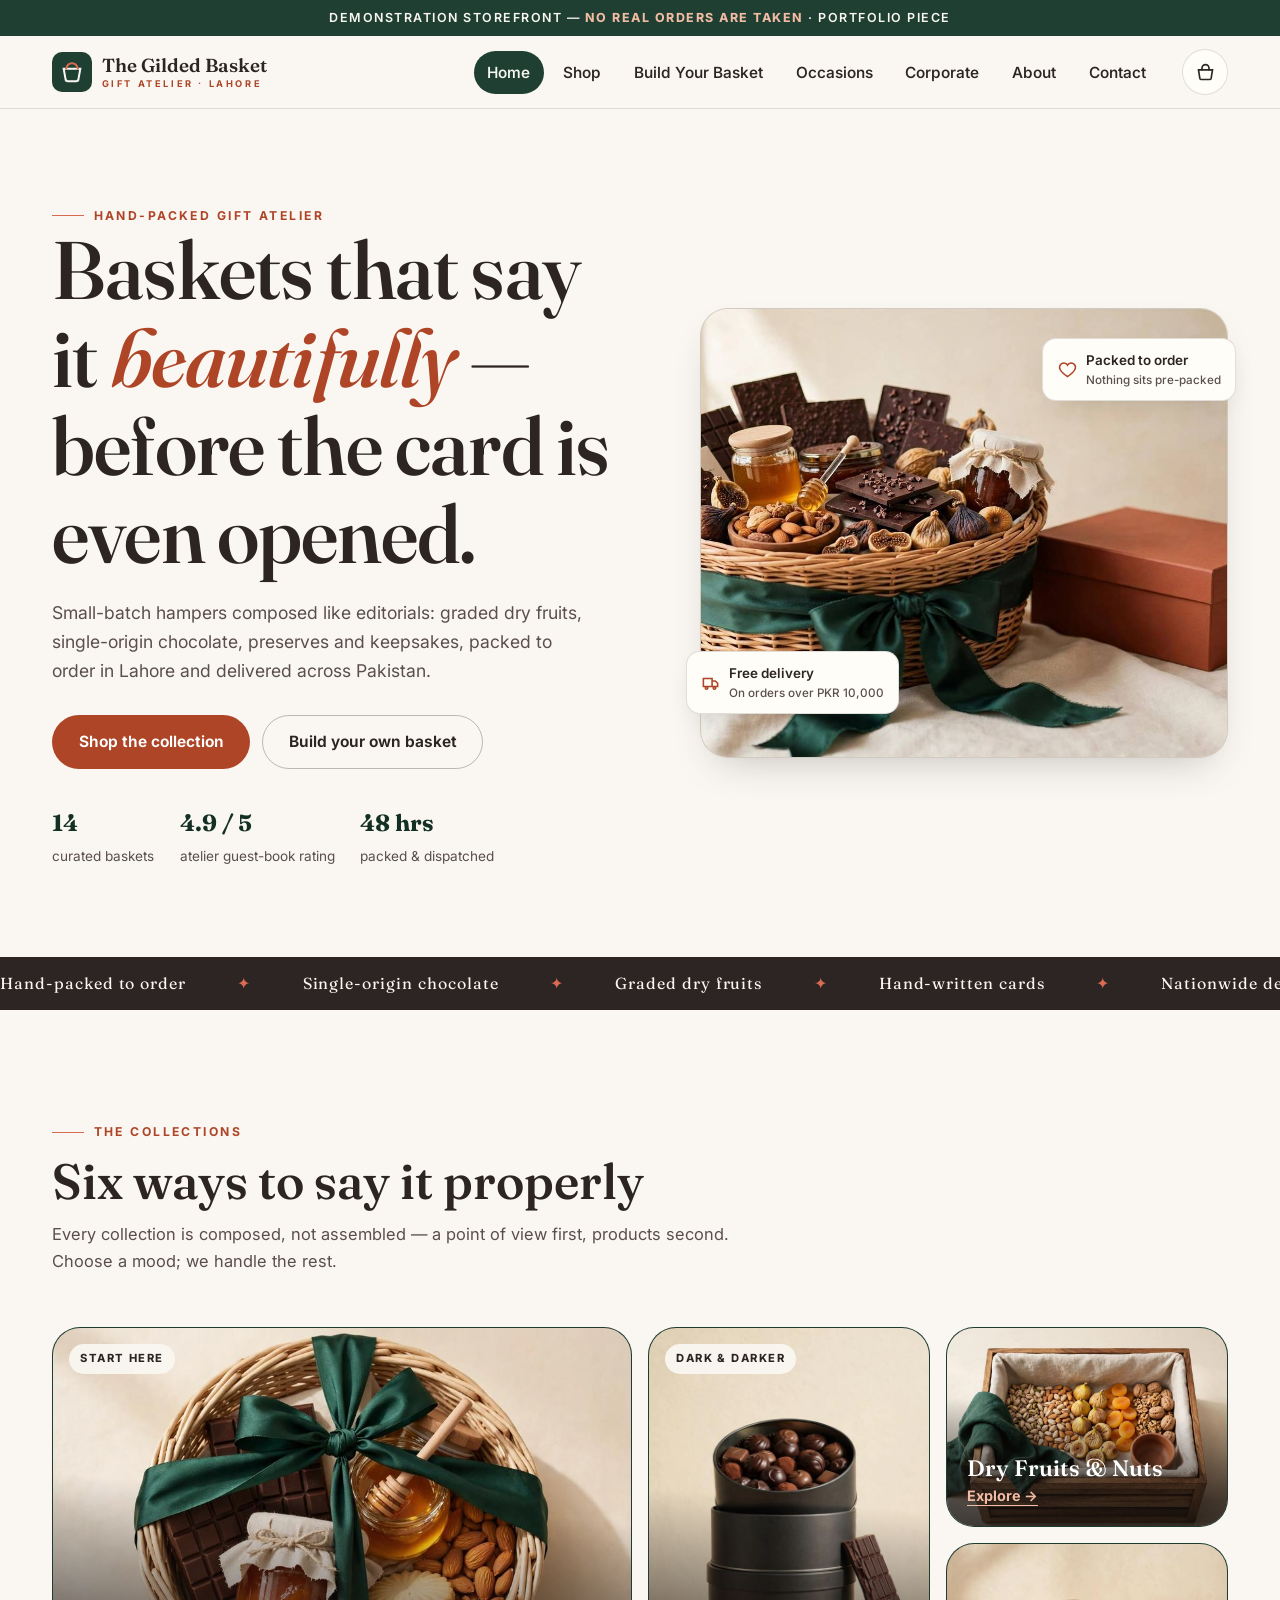
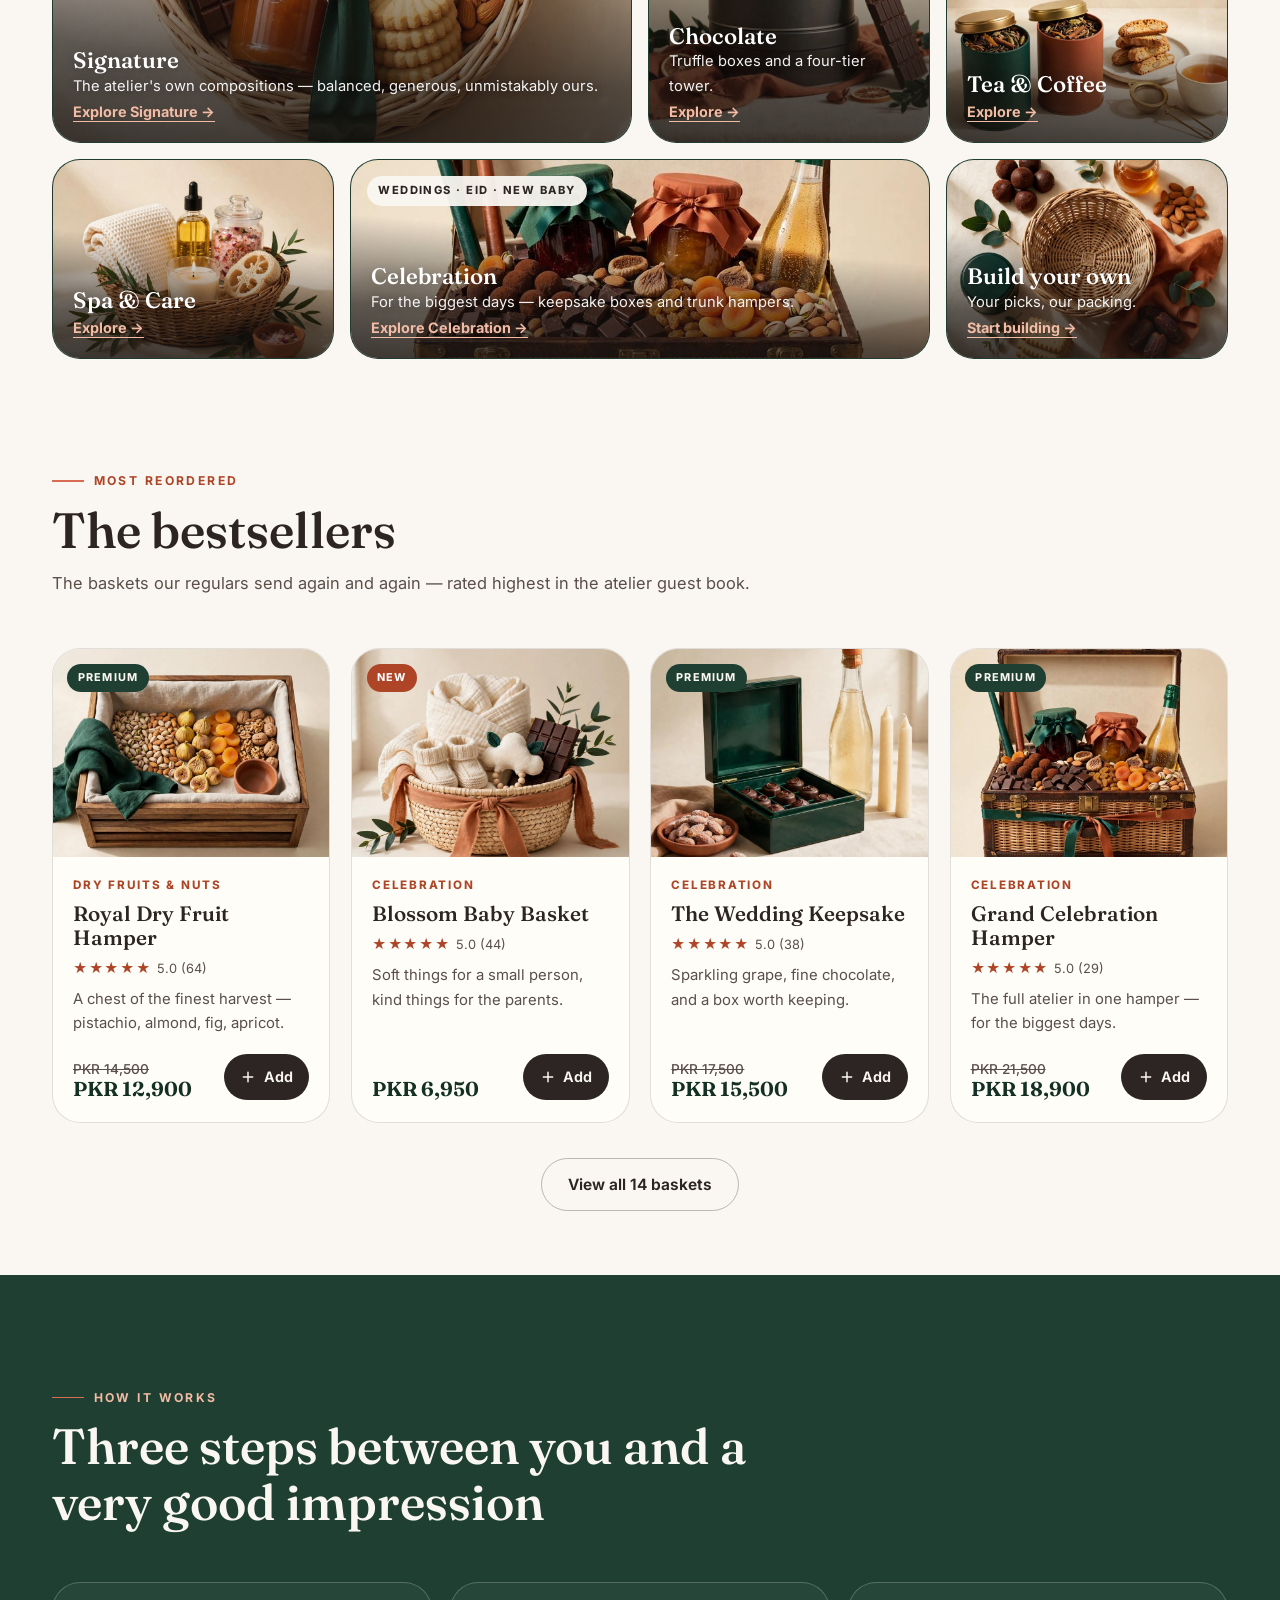
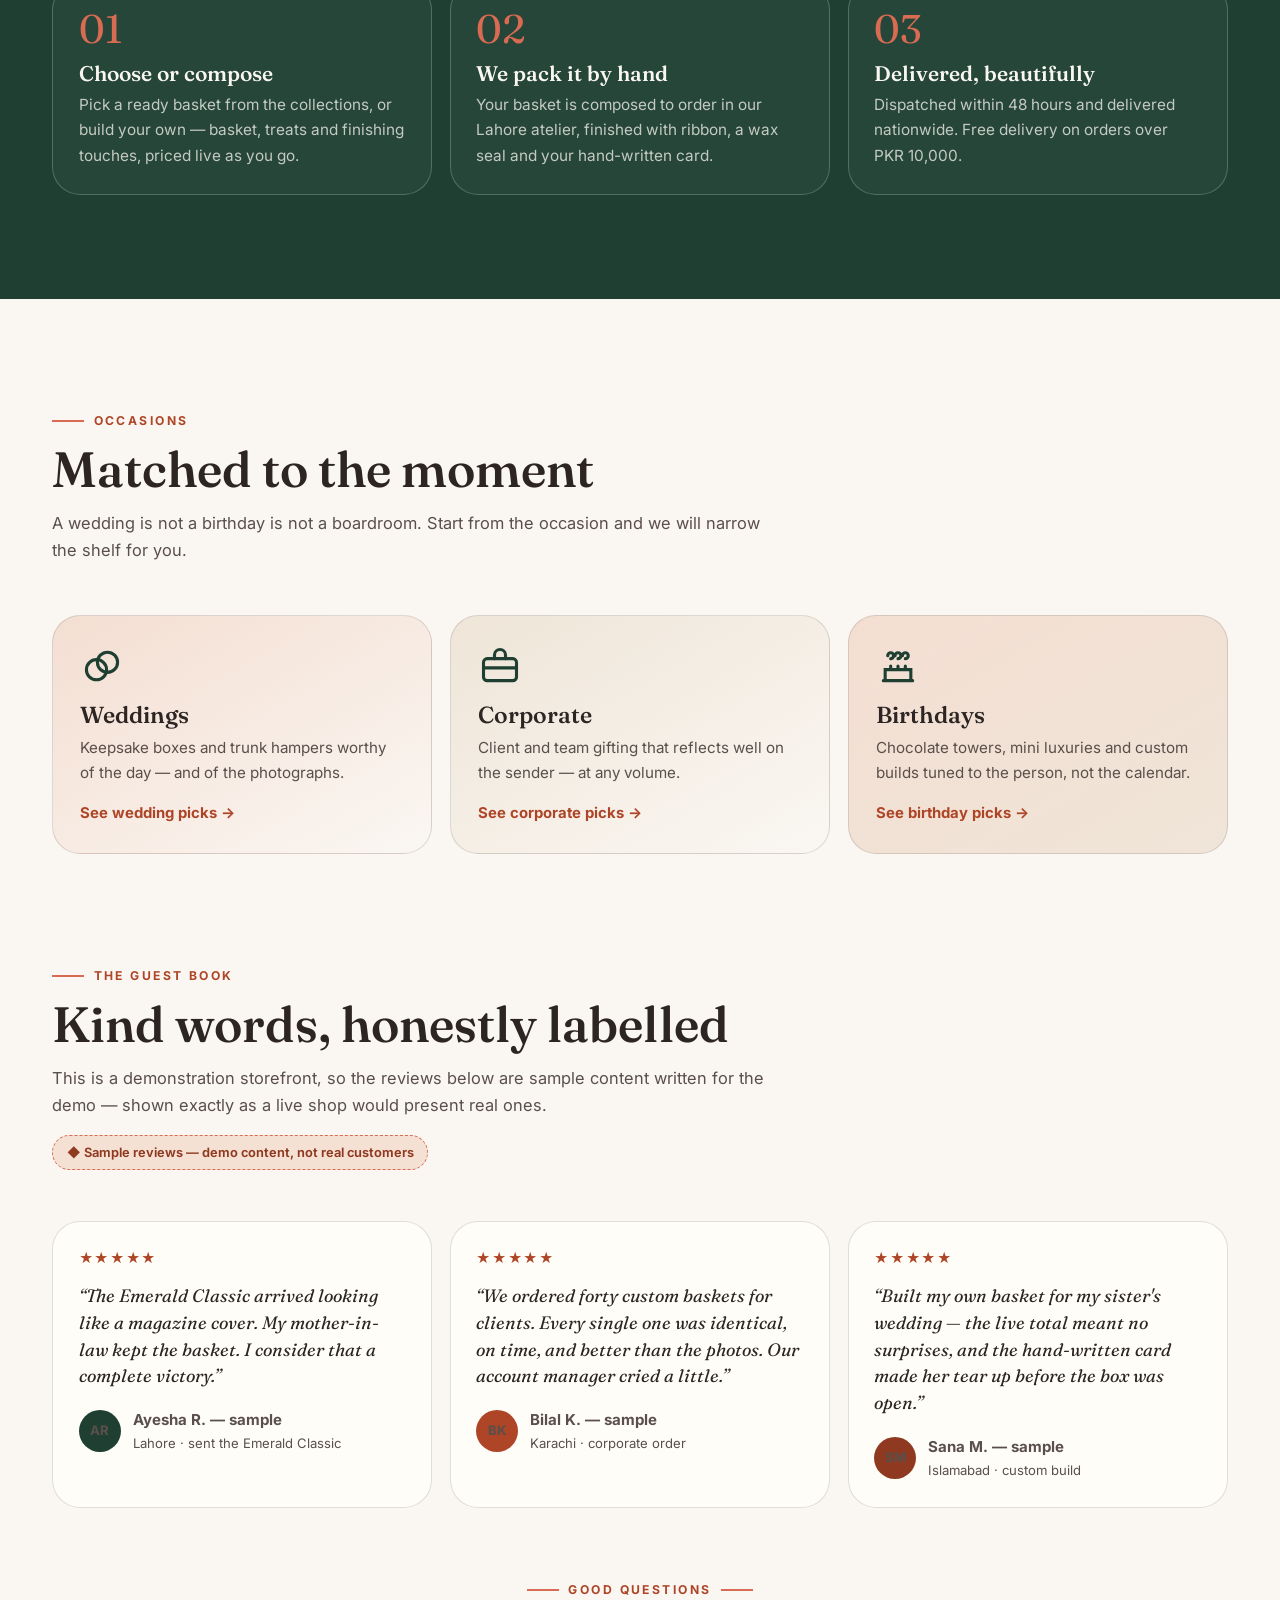
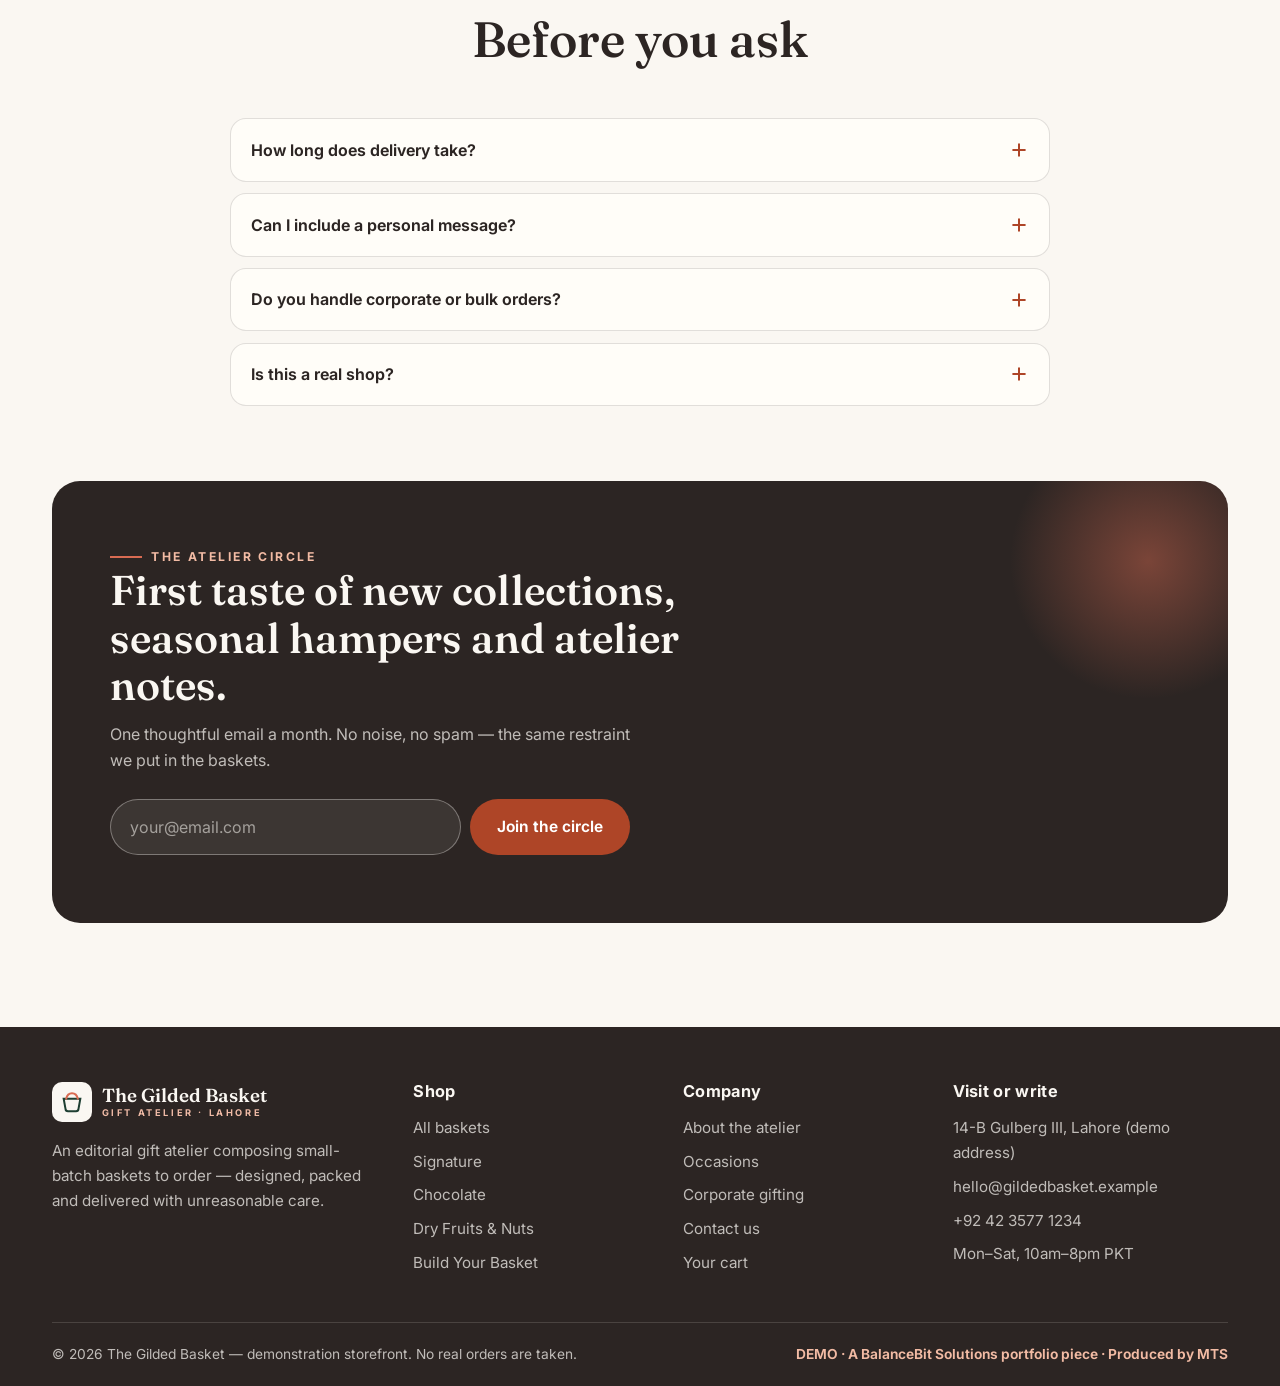
==== commit 7b7b588d: "Fix run: reveal mechanism (no opacity gating, eager images), 320px hero padding, empty-cart hidden l" ====
--- a/index.html
+++ b/index.html
@@ -113,34 +113,34 @@
       </div>
       <div class="bento">
         <a class="bento-card bento--wide bento--tall reveal" href="shop.html?cat=signature">
-          <img class="bento-bg" src="images/products/emerald-classic.jpg" alt="" loading="lazy">
+          <img class="bento-bg" src="images/products/emerald-classic.jpg" alt="">
           <span class="bento-tag">Start here</span>
           <div class="bento-body"><h3>Signature</h3><p>The atelier's own compositions — balanced, generous, unmistakably ours.</p><span class="bento-link">Explore Signature →</span></div>
         </a>
         <a class="bento-card bento--tall reveal reveal-d1" href="shop.html?cat=chocolate">
-          <img class="bento-bg" src="images/products/midnight-chocolate-tower.jpg" alt="" loading="lazy">
+          <img class="bento-bg" src="images/products/midnight-chocolate-tower.jpg" alt="">
           <span class="bento-tag">Dark &amp; darker</span>
           <div class="bento-body"><h3>Chocolate</h3><p>Truffle boxes and a four-tier tower.</p><span class="bento-link">Explore →</span></div>
         </a>
         <a class="bento-card reveal reveal-d2" href="shop.html?cat=dry-fruits">
-          <img class="bento-bg" src="images/products/royal-dry-fruit-hamper.jpg" alt="" loading="lazy">
+          <img class="bento-bg" src="images/products/royal-dry-fruit-hamper.jpg" alt="">
           <div class="bento-body"><h3>Dry Fruits &amp; Nuts</h3><span class="bento-link">Explore →</span></div>
         </a>
         <a class="bento-card reveal" href="shop.html?cat=tea-coffee">
-          <img class="bento-bg" src="images/products/chai-biscotti-ritual.jpg" alt="" loading="lazy">
+          <img class="bento-bg" src="images/products/chai-biscotti-ritual.jpg" alt="">
           <div class="bento-body"><h3>Tea &amp; Coffee</h3><span class="bento-link">Explore →</span></div>
         </a>
         <a class="bento-card reveal reveal-d1" href="shop.html?cat=spa">
-          <img class="bento-bg" src="images/products/serenity-spa-basket.jpg" alt="" loading="lazy">
+          <img class="bento-bg" src="images/products/serenity-spa-basket.jpg" alt="">
           <div class="bento-body"><h3>Spa &amp; Care</h3><span class="bento-link">Explore →</span></div>
         </a>
         <a class="bento-card bento--wide reveal reveal-d2" href="shop.html?cat=celebration">
-          <img class="bento-bg" src="images/products/grand-celebration-hamper.jpg" alt="" loading="lazy">
+          <img class="bento-bg" src="images/products/grand-celebration-hamper.jpg" alt="">
           <span class="bento-tag">Weddings · Eid · New baby</span>
           <div class="bento-body"><h3>Celebration</h3><p>For the biggest days — keepsake boxes and trunk hampers.</p><span class="bento-link">Explore Celebration →</span></div>
         </a>
         <a class="bento-card reveal reveal-d3" href="build.html">
-          <img class="bento-bg" src="images/builder.jpg" alt="" loading="lazy">
+          <img class="bento-bg" src="images/builder.jpg" alt="">
           <div class="bento-body"><h3>Build your own</h3><p>Your picks, our packing.</p><span class="bento-link">Start building →</span></div>
         </a>
       </div>
--- a/css/main.css
+++ b/css/main.css
@@ -152,7 +152,7 @@
 
 /* ---------- Hero (home) ---------- */
 .hero{position:relative;overflow:hidden;background:var(--cream)}
-.hero-in{display:grid;grid-template-columns:1fr;gap:2.2rem;align-items:center;padding:clamp(2.4rem,7vw,5.5rem) 0}
+.hero-in{display:grid;grid-template-columns:1fr;gap:2.2rem;align-items:center;padding-block:clamp(2.4rem,7vw,5.5rem)}
 .hero h1{font-size:clamp(2.55rem,11vw,5.1rem);letter-spacing:-.01em;line-height:1.08}
 .hero h1 em{font-style:italic;color:var(--terra-dark)}
 .hero h1 .u-emerald{color:var(--emerald);font-style:normal}
@@ -388,7 +388,7 @@
 .result-count{font-size:.93rem;color:var(--ink-soft);font-weight:600}
 .filter-panel{background:var(--paper);border:1px solid var(--line);border-radius:var(--radius-lg);padding:1.1rem;min-width:0}
 .filter-panel h3{font-size:1.02rem;font-family:var(--font-body);font-weight:750;margin-bottom:.8rem}
-.filter-list{display:flex;flex-direction:row;flex-wrap:nowrap;gap:.5rem;overflow-x:auto;padding-bottom:.35rem;-webkit-overflow-scrolling:touch;min-width:0;max-width:100%}
+.filter-list{display:flex;flex-direction:row;flex-wrap:nowrap;gap:.5rem;overflow-x:auto;padding-bottom:.35rem;-webkit-overflow-scrolling:touch;min-width:0;max-width:100%;-webkit-mask-image:linear-gradient(90deg,#000 calc(100% - 28px),transparent);mask-image:linear-gradient(90deg,#000 calc(100% - 28px),transparent)}
 .filter-list button{
   text-align:left;background:none;border:1.5px solid var(--line);padding:.55rem .85rem;border-radius:999px;font-weight:600;
   display:inline-flex;gap:.45rem;align-items:center;min-height:46px;color:var(--charcoal);white-space:nowrap;flex:none;
@@ -490,6 +490,7 @@
 
 /* ---------- Cart / checkout ---------- */
 .cart-layout{display:grid;grid-template-columns:1fr;gap:2rem;align-items:start}
+.cart-layout[hidden]{display:none}
 .cart-item{
   display:grid;grid-template-columns:84px 1fr;gap:1rem;background:var(--paper);
   border:1px solid var(--line);border-radius:var(--radius);padding:1rem;margin-bottom:1rem;align-items:center;
@@ -576,15 +577,17 @@
 .toast.show{transform:translate(-50%,0)}
 .toast svg{width:19px;height:19px;color:var(--terra-tint);flex:none}
 
-/* ---------- Reveal animation (SAFE pattern) ----------
-   Content is VISIBLE BY DEFAULT. Only when JS is running (the
-   .js class is set by an inline script before CSS paints) may
-   elements start hidden — and app.js then guarantees reveal:
-   IntersectionObserver + a timed safety fallback that reveals
-   everything, so no section can ever stay invisible. */
+/* ---------- Reveal animation (SAFE pattern, v3) ----------
+   Content is VISIBLE BY DEFAULT and is NEVER opacity-gated.
+   The reveal animates POSITION ONLY (a gentle 18px rise): an
+   element's opacity is 1 at every moment, with or without JS,
+   so no scroll speed, screenshot or slow connection can ever
+   freeze a section or a photo panel blank. app.js adds .in via
+   IntersectionObserver (plus a timed safety fallback) purely to
+   settle the rise — visibility never depends on it. */
 .reveal{opacity:1}
-.js .reveal{opacity:0;transform:translateY(18px);transition:opacity .6s var(--ease),transform .6s var(--ease)}
-.js .reveal.in{opacity:1;transform:none}
+.js .reveal{transform:translateY(18px);transition:transform .6s var(--ease)}
+.js .reveal.in{transform:none}
 .js .reveal-d1{transition-delay:.08s}
 .js .reveal-d2{transition-delay:.16s}
 .js .reveal-d3{transition-delay:.24s}
@@ -628,7 +631,7 @@
   .shop-layout{grid-template-columns:250px 1fr;gap:2.2rem}
   .search-box{flex:1 1 240px;max-width:430px}
   .filter-panel{position:sticky;top:calc(var(--header-h) + 18px);padding:1.4rem}
-  .filter-list{flex-direction:column;flex-wrap:nowrap;overflow:visible;gap:.3rem;padding-bottom:0}
+  .filter-list{flex-direction:column;flex-wrap:nowrap;overflow:visible;gap:.3rem;padding-bottom:0;-webkit-mask-image:none;mask-image:none}
   .filter-list button{border:none;border-radius:10px;padding:.6rem .8rem;width:100%;justify-content:space-between}
   .filter-list button .n{background:none;padding:0;opacity:.75}
   .filter-list button.active .n{background:none}
@@ -655,6 +658,12 @@
 @media (min-width:920px){
   .how-grid--2{grid-template-columns:repeat(2,1fr)}
 }
+/* Narrow phones: tier price suffix gets its own line instead of
+   wrapping mid-phrase ("baskets" alone on a line) */
+@media (max-width:560px){
+  .tier-price small{display:block;margin-top:.25rem}
+}
+
 /* Very small phones (<=380px): tighten the header so logo + actions fit */
 @media (max-width:380px){
   .header-in{gap:.55rem}
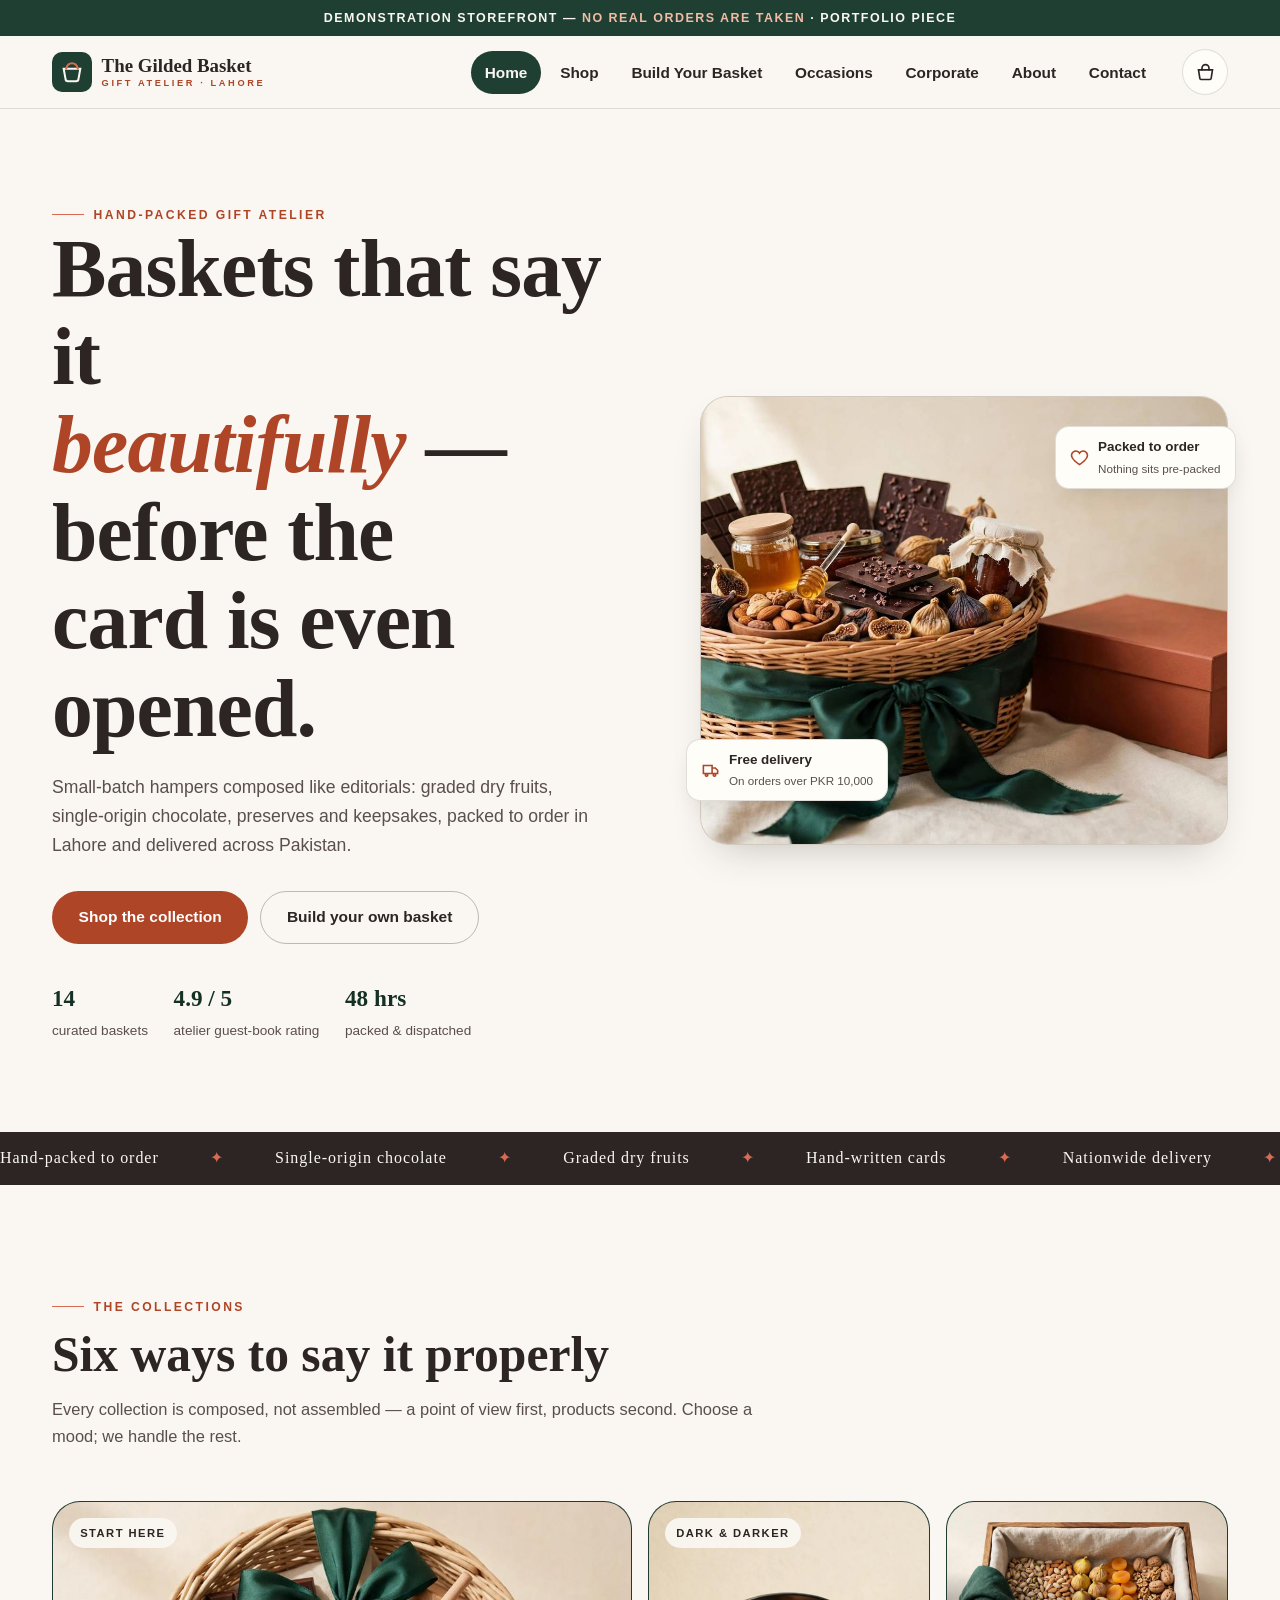
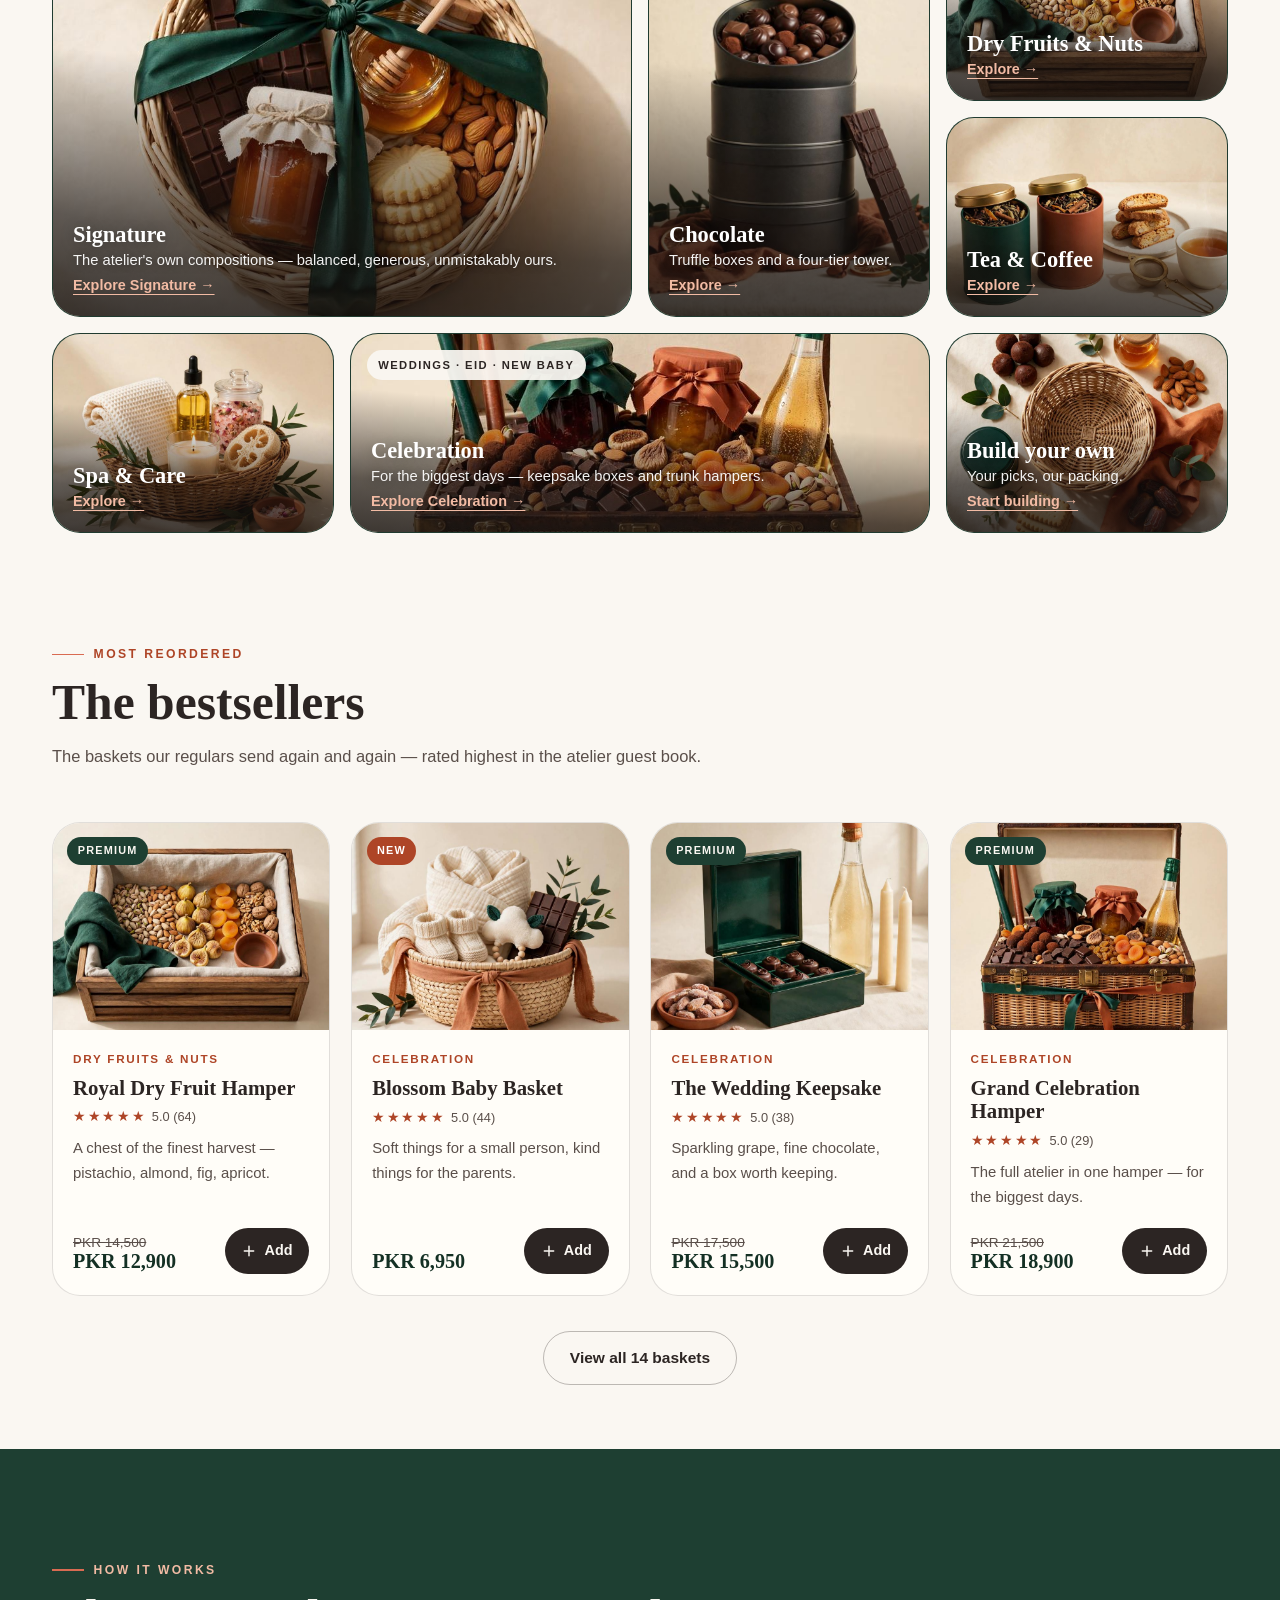
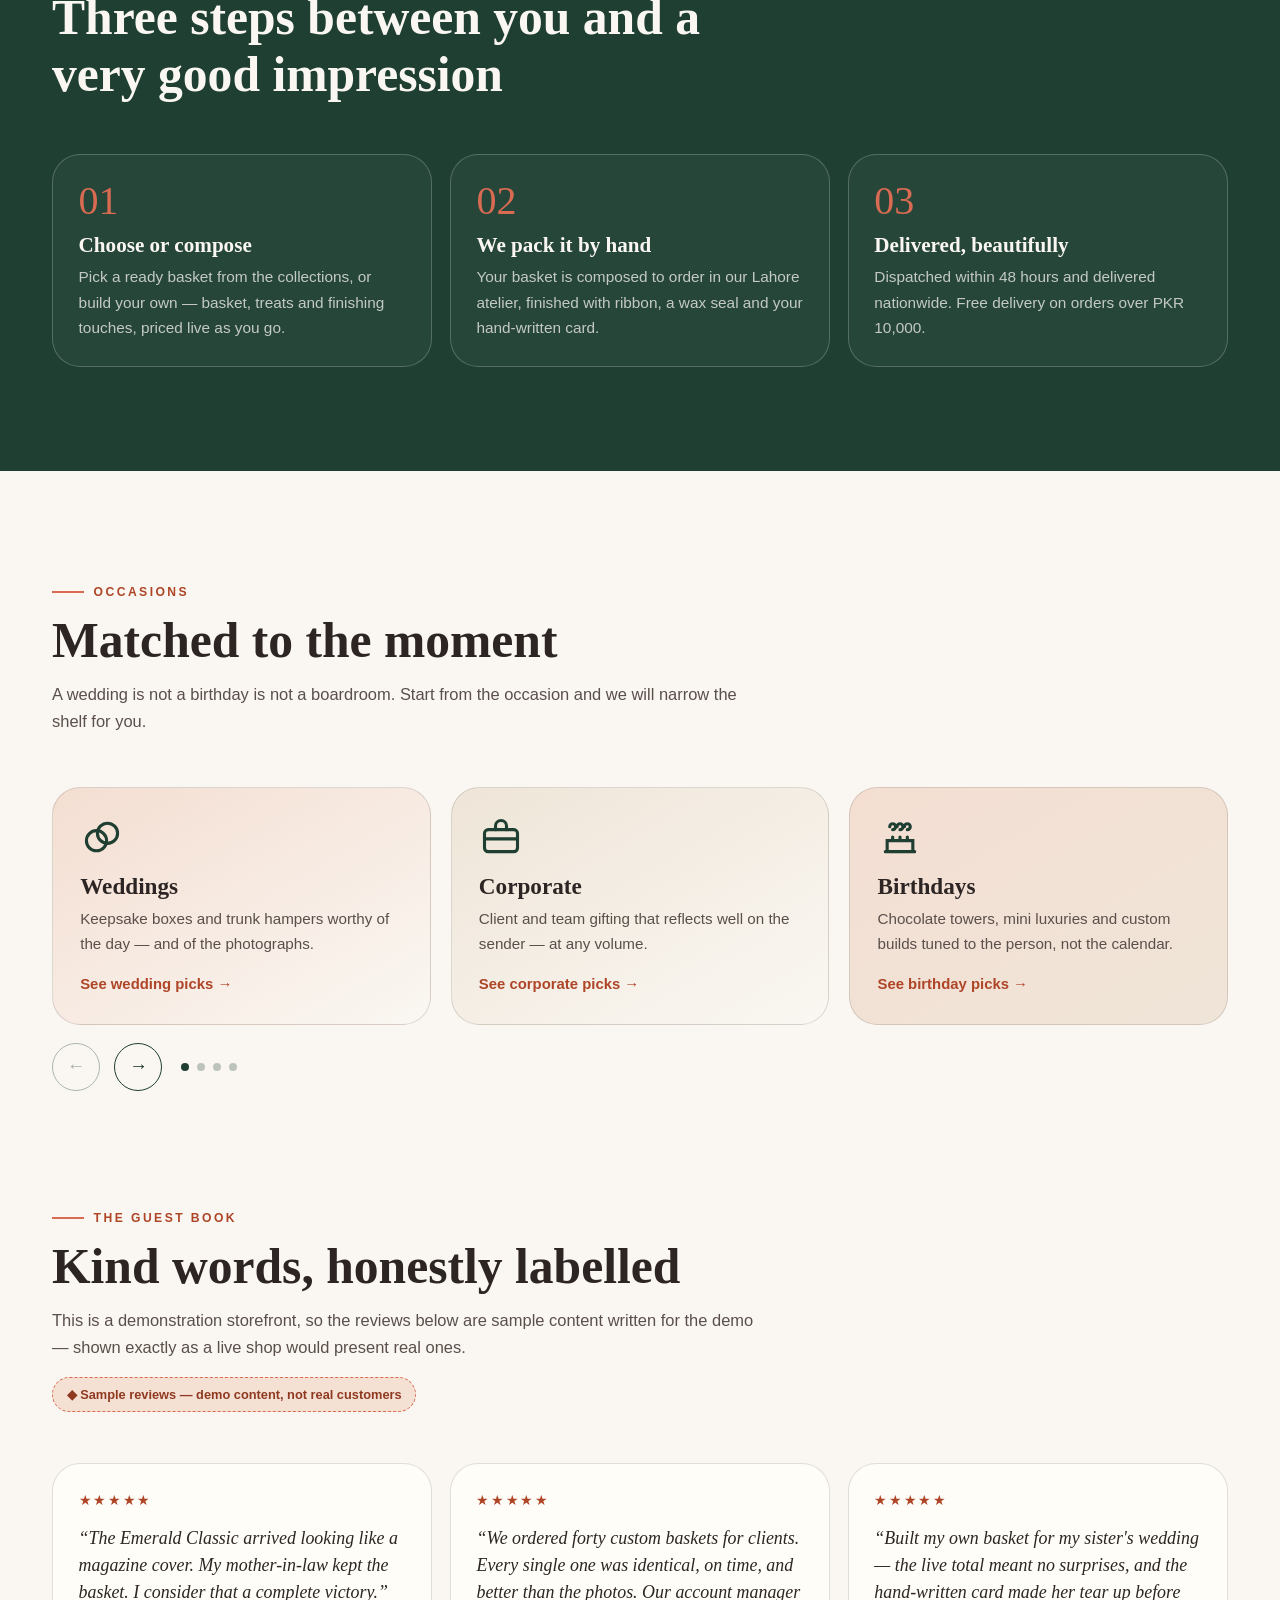
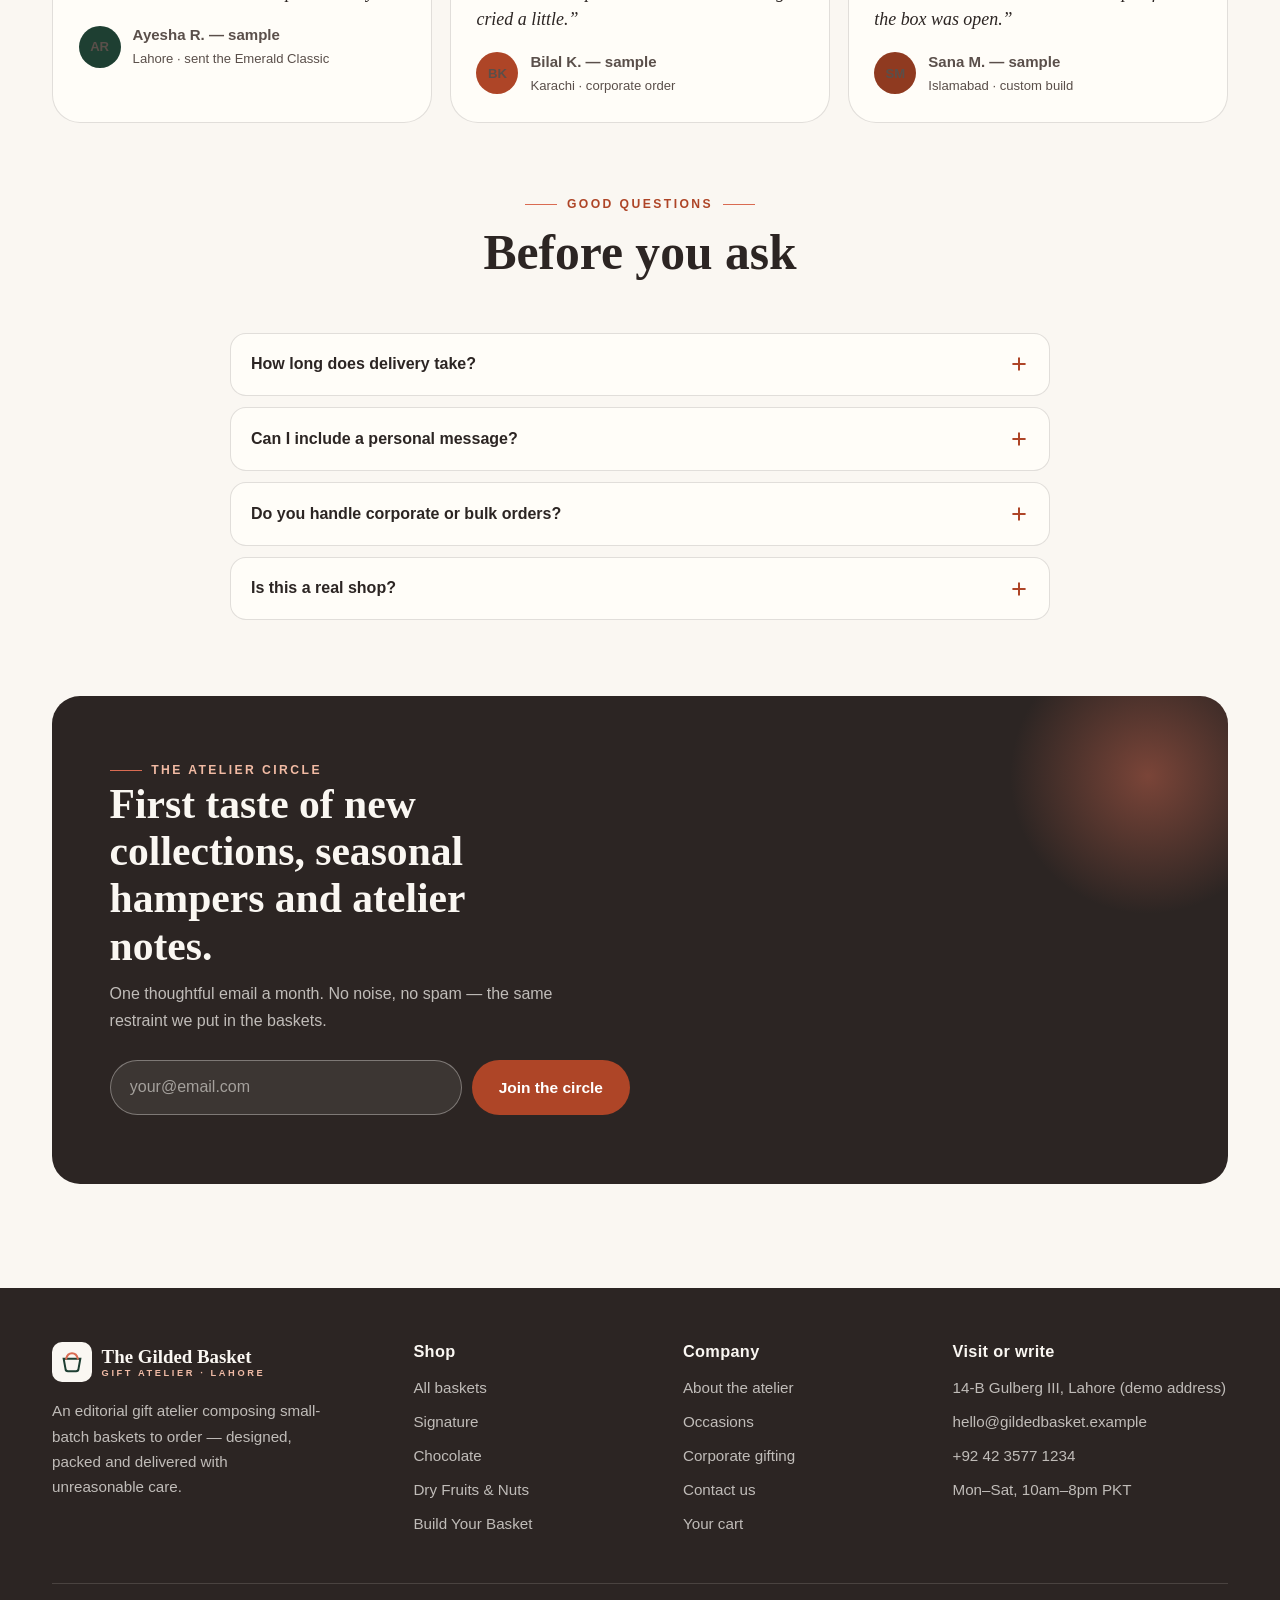
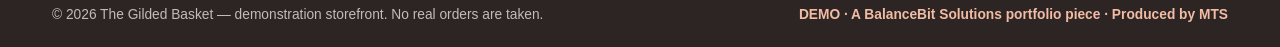
==== commit b622d348: "Premium upgrade batch 2026-11-22: audit fixes + premium ladder + static capture mode + self-hosted f" ====
--- a/index.html
+++ b/index.html
@@ -10,10 +10,11 @@
 <meta property="og:type" content="website">
 <meta name="theme-color" content="#1E3F32">
 <link rel="icon" href="data:image/svg+xml,%3Csvg xmlns='http://www.w3.org/2000/svg' viewBox='0 0 48 48'%3E%3Crect width='48' height='48' rx='12' fill='%231E3F32'/%3E%3Cpath d='M14 20h20l-2.2 12.2a3 3 0 0 1-3 2.8H19.2a3 3 0 0 1-3-2.8L14 20Z' fill='none' stroke='%23FAF7F2' stroke-width='2.4'/%3E%3Cpath d='M17 20c1-4.4 3.8-6.6 7-6.6s6 2.2 7 6.6' fill='none' stroke='%23D96B52' stroke-width='2.4' stroke-linecap='round'/%3E%3C/svg%3E">
-<link rel="preconnect" href="https://fonts.googleapis.com">
-<link rel="preconnect" href="https://fonts.gstatic.com" crossorigin>
-<link href="https://fonts.googleapis.com/css2?family=Fraunces:ital,opsz,wght@0,9..144,400..700;1,9..144,400..700&family=Inter:wght@400;500;600;700;800&display=swap" rel="stylesheet">
+
+
+<link rel="stylesheet" href="assets/fonts/fonts.css">
 <script>document.documentElement.classList.add("js")</script>
+<link rel="stylesheet" href="assets/vendor/swiper-bundle.min.css">
 <link rel="stylesheet" href="css/main.css">
 <script type="application/ld+json">
 {"@context":"https://schema.org","@type":"Organization","name":"The Gilded Basket (Demo)","description":"Demonstration gift-basket storefront — a portfolio piece.","address":{"@type":"PostalAddress","addressLocality":"Lahore","addressCountry":"PK"}}
@@ -66,7 +67,7 @@
     <div class="wrap hero-in">
       <div>
         <span class="eyebrow">Hand-packed gift atelier</span>
-        <h1>Baskets that say it <em>beautifully</em> — before the card is even opened.</h1>
+        <h1><span class="lm"><span class="lm-in">Baskets that say it </span></span><span class="lm"><span class="lm-in"><em>beautifully</em> — before the </span></span><span class="lm"><span class="lm-in">card is even opened.</span></span></h1>
         <p class="hero-lede">Small-batch hampers composed like editorials: graded dry fruits, single-origin chocolate, preserves and keepsakes, packed to order in Lahore and delivered across Pakistan.</p>
         <div class="hero-cta">
           <a class="btn btn--terra" href="shop.html">Shop the collection</a>
@@ -185,22 +186,58 @@
         <h2>Matched to the moment</h2>
         <p>A wedding is not a birthday is not a boardroom. Start from the occasion and we will narrow the shelf for you.</p>
       </div>
-      <div class="occ-grid">
-        <a class="occ-card reveal" href="occasions.html#wedding" style="background:linear-gradient(150deg,#F4DED2,#FAF7F2)">
-          <svg class="occ-ico" viewBox="0 0 24 24" fill="none" stroke="currentColor" stroke-width="1.7" stroke-linecap="round"><circle cx="9" cy="14" r="5.5"/><circle cx="15" cy="10" r="5.5"/></svg>
-          <h3>Weddings</h3><p>Keepsake boxes and trunk hampers worthy of the day — and of the photographs.</p>
-          <div class="occ-go">See wedding picks →</div>
-        </a>
-        <a class="occ-card reveal reveal-d1" href="occasions.html#corporate" style="background:linear-gradient(150deg,#EFE5D8,#FAF7F2)">
-          <svg class="occ-ico" viewBox="0 0 24 24" fill="none" stroke="currentColor" stroke-width="1.7" stroke-linecap="round"><rect x="3" y="8" width="18" height="12" rx="2"/><path d="M9 8V6a3 3 0 0 1 6 0v2M3 13h18"/></svg>
-          <h3>Corporate</h3><p>Client and team gifting that reflects well on the sender — at any volume.</p>
-          <div class="occ-go">See corporate picks →</div>
-        </a>
-        <a class="occ-card reveal reveal-d2" href="occasions.html#birthday" style="background:linear-gradient(150deg,#F4DED2,#EFE5D8)">
-          <svg class="occ-ico" viewBox="0 0 24 24" fill="none" stroke="currentColor" stroke-width="1.7" stroke-linecap="round"><path d="M4 20h16M5 20v-6h14v6M12 14v-2M8 14v-2M16 14v-2M12 8a1.6 1.6 0 1 0-1.6-1.6M8 8a1.6 1.6 0 1 0-1.6-1.6M16 8a1.6 1.6 0 1 0-1.6-1.6"/></svg>
-          <h3>Birthdays</h3><p>Chocolate towers, mini luxuries and custom builds tuned to the person, not the calendar.</p>
-          <div class="occ-go">See birthday picks →</div>
-        </a>
+      <div class="reveal">
+      <div class="swiper occ-rail">
+        <div class="swiper-wrapper">
+          <div class="swiper-slide">
+            <a class="occ-card" href="occasions.html#wedding" style="background:linear-gradient(150deg,#F4DED2,#FAF7F2)">
+              <svg class="occ-ico" viewBox="0 0 24 24" fill="none" stroke="currentColor" stroke-width="1.7" stroke-linecap="round"><circle cx="9" cy="14" r="5.5"/><circle cx="15" cy="10" r="5.5"/></svg>
+              <h3>Weddings</h3><p>Keepsake boxes and trunk hampers worthy of the day — and of the photographs.</p>
+              <div class="occ-go">See wedding picks →</div>
+            </a>
+          </div>
+          <div class="swiper-slide">
+            <a class="occ-card" href="occasions.html#corporate" style="background:linear-gradient(150deg,#EFE5D8,#FAF7F2)">
+              <svg class="occ-ico" viewBox="0 0 24 24" fill="none" stroke="currentColor" stroke-width="1.7" stroke-linecap="round"><rect x="3" y="8" width="18" height="12" rx="2"/><path d="M9 8V6a3 3 0 0 1 6 0v2M3 13h18"/></svg>
+              <h3>Corporate</h3><p>Client and team gifting that reflects well on the sender — at any volume.</p>
+              <div class="occ-go">See corporate picks →</div>
+            </a>
+          </div>
+          <div class="swiper-slide">
+            <a class="occ-card" href="occasions.html#birthday" style="background:linear-gradient(150deg,#F4DED2,#EFE5D8)">
+              <svg class="occ-ico" viewBox="0 0 24 24" fill="none" stroke="currentColor" stroke-width="1.7" stroke-linecap="round"><path d="M4 20h16M5 20v-6h14v6M12 14v-2M8 14v-2M16 14v-2M12 8a1.6 1.6 0 1 0-1.6-1.6M8 8a1.6 1.6 0 1 0-1.6-1.6M16 8a1.6 1.6 0 1 0-1.6-1.6"/></svg>
+              <h3>Birthdays</h3><p>Chocolate towers, mini luxuries and custom builds tuned to the person, not the calendar.</p>
+              <div class="occ-go">See birthday picks →</div>
+            </a>
+          </div>
+          <div class="swiper-slide">
+            <a class="occ-card" href="occasions.html#eid" style="background:linear-gradient(150deg,#EFE5D8,#F4DED2)">
+              <svg class="occ-ico" viewBox="0 0 24 24" fill="none" stroke="currentColor" stroke-width="1.7" stroke-linecap="round"><path d="M20 13.5A8.5 8.5 0 1 1 10.5 4 6.8 6.8 0 0 0 20 13.5Z"/></svg>
+              <h3>Eid</h3><p>Dates, done properly — graded khajoor, nuts and sweets composed for the table.</p>
+              <div class="occ-go">See Eid picks →</div>
+            </a>
+          </div>
+          <div class="swiper-slide">
+            <a class="occ-card" href="occasions.html#baby" style="background:linear-gradient(150deg,#FAF7F2,#F4DED2)">
+              <svg class="occ-ico" viewBox="0 0 24 24" fill="none" stroke="currentColor" stroke-width="1.7" stroke-linecap="round"><path d="M12 21s-7-4.6-9.3-9A5.4 5.4 0 0 1 12 6.5 5.4 5.4 0 0 1 21.3 12C19 16.4 12 21 12 21Z"/></svg>
+              <h3>New baby</h3><p>Soft things, and kindness for the parents — gentle baskets for the first days.</p>
+              <div class="occ-go">See new baby picks →</div>
+            </a>
+          </div>
+          <div class="swiper-slide">
+            <a class="occ-card" href="occasions.html#thankyou" style="background:linear-gradient(150deg,#EFE5D8,#FAF7F2)">
+              <svg class="occ-ico" viewBox="0 0 24 24" fill="none" stroke="currentColor" stroke-width="1.7" stroke-linecap="round"><path d="M4 11h16v9H4zM12 11v9M4 7h16v4H4zM12 7c-4 0-5-1.2-5-2.4C7 3.4 8 3 9 3c1.8 0 3 2 3 4Zm0 0c4 0 5-1.2 5-2.4C17 3.4 16 3 15 3c-1.8 0-3 2-3 4Z"/></svg>
+              <h3>Thank-you</h3><p>Small box, correct priorities — a considered thank-you beats a grand vague one.</p>
+              <div class="occ-go">See thank-you picks →</div>
+            </a>
+          </div>
+        </div>
+        <div class="occ-nav">
+          <button type="button" class="occ-prev" aria-label="Previous occasions">←</button>
+          <button type="button" class="occ-next" aria-label="Next occasions">→</button>
+          <div class="occ-pagination"></div>
+        </div>
+      </div>
       </div>
     </div>
   </section>
@@ -242,21 +279,21 @@
         <h2>Before you ask</h2>
       </div>
       <div class="faq reveal">
-        <div class="faq-item">
-          <button type="button" class="faq-q" aria-expanded="false">How long does delivery take?<svg viewBox="0 0 24 24" fill="none" stroke="currentColor" stroke-width="2.4" stroke-linecap="round"><path d="M12 5v14M5 12h14"/></svg></button>
-          <div class="faq-a"><p>Baskets are packed to order within 48 hours. Lahore delivery is same/next day after dispatch; nationwide delivery takes 2–4 working days. Delivery is PKR 350, and free on orders over PKR 10,000.</p></div>
-        </div>
-        <div class="faq-item">
-          <button type="button" class="faq-q" aria-expanded="false">Can I include a personal message?<svg viewBox="0 0 24 24" fill="none" stroke="currentColor" stroke-width="2.4" stroke-linecap="round"><path d="M12 5v14M5 12h14"/></svg></button>
-          <div class="faq-a"><p>Yes — every basket includes a hand-written card at no charge. In the Build Your Basket flow you can write the message in step 4; for ready baskets, add it in the order notes at checkout.</p></div>
-        </div>
-        <div class="faq-item">
-          <button type="button" class="faq-q" aria-expanded="false">Do you handle corporate or bulk orders?<svg viewBox="0 0 24 24" fill="none" stroke="currentColor" stroke-width="2.4" stroke-linecap="round"><path d="M12 5v14M5 12h14"/></svg></button>
-          <div class="faq-a"><p>Yes — from 10 to 1,000+ baskets, with branded sleeves and staggered delivery. See the Corporate page for tiers, or send an enquiry and we will reply within one working day.</p></div>
-        </div>
-        <div class="faq-item">
-          <button type="button" class="faq-q" aria-expanded="false">Is this a real shop?<svg viewBox="0 0 24 24" fill="none" stroke="currentColor" stroke-width="2.4" stroke-linecap="round"><path d="M12 5v14M5 12h14"/></svg></button>
-          <div class="faq-a"><p>No — The Gilded Basket is a demonstration storefront built as a portfolio piece. The full shopping flow works end to end, but no real orders are taken and no payment is processed.</p></div>
+        <div class="faq-item" data-alpine-faq x-data="{ open: false }" :class="{ open: open }">
+          <button type="button" class="faq-q" aria-expanded="false" :aria-expanded="open.toString()" @click="open = !open">How long does delivery take?<svg viewBox="0 0 24 24" fill="none" stroke="currentColor" stroke-width="2.4" stroke-linecap="round"><path d="M12 5v14M5 12h14"/></svg></button>
+          <div class="faq-a" :style="open ? 'max-height: 320px' : 'max-height: 0px'"><p>Baskets are packed to order within 48 hours. Lahore delivery is same/next day after dispatch; nationwide delivery takes 2–4 working days. Delivery is PKR 350, and free on orders over PKR 10,000.</p></div>
+        </div>
+        <div class="faq-item" data-alpine-faq x-data="{ open: false }" :class="{ open: open }">
+          <button type="button" class="faq-q" aria-expanded="false" :aria-expanded="open.toString()" @click="open = !open">Can I include a personal message?<svg viewBox="0 0 24 24" fill="none" stroke="currentColor" stroke-width="2.4" stroke-linecap="round"><path d="M12 5v14M5 12h14"/></svg></button>
+          <div class="faq-a" :style="open ? 'max-height: 320px' : 'max-height: 0px'"><p>Yes — every basket includes a hand-written card at no charge. In the Build Your Basket flow you can write the message in step 4; for ready baskets, add it in the order notes at checkout.</p></div>
+        </div>
+        <div class="faq-item" data-alpine-faq x-data="{ open: false }" :class="{ open: open }">
+          <button type="button" class="faq-q" aria-expanded="false" :aria-expanded="open.toString()" @click="open = !open">Do you handle corporate or bulk orders?<svg viewBox="0 0 24 24" fill="none" stroke="currentColor" stroke-width="2.4" stroke-linecap="round"><path d="M12 5v14M5 12h14"/></svg></button>
+          <div class="faq-a" :style="open ? 'max-height: 320px' : 'max-height: 0px'"><p>Yes — from 10 to 1,000+ baskets, with branded sleeves and staggered delivery. See the Corporate page for tiers, or send an enquiry and we will reply within one working day.</p></div>
+        </div>
+        <div class="faq-item" data-alpine-faq x-data="{ open: false }" :class="{ open: open }">
+          <button type="button" class="faq-q" aria-expanded="false" :aria-expanded="open.toString()" @click="open = !open">Is this a real shop?<svg viewBox="0 0 24 24" fill="none" stroke="currentColor" stroke-width="2.4" stroke-linecap="round"><path d="M12 5v14M5 12h14"/></svg></button>
+          <div class="faq-a" :style="open ? 'max-height: 320px' : 'max-height: 0px'"><p>No — The Gilded Basket is a demonstration storefront built as a portfolio piece. The full shopping flow works end to end, but no real orders are taken and no payment is processed.</p></div>
         </div>
       </div>
     </div>
@@ -342,5 +379,8 @@
 <script src="js/data.js"></script>
 <script src="js/app.js"></script>
 <script src="js/home.js"></script>
+<script defer src="assets/vendor/swiper-bundle.min.js"></script>
+<script defer src="js/premium.js"></script>
+<script defer src="assets/vendor/alpine.min.js"></script>
 </body>
 </html>
--- a/assets/fonts/fonts.css
+++ b/assets/fonts/fonts.css
@@ -0,0 +1,129 @@
+/* Self-hosted webfonts (Google Fonts, OFL) — downloaded 2026-11-22.
+   Replaces the fonts.googleapis.com stylesheet so the design renders
+   identically with or without external network access. */
+/* latin */
+@font-face {
+  font-family: 'Fraunces';
+  font-style: italic;
+  font-weight: 400 700;
+  font-display: swap;
+  src: url(./fraunces-italic-latin-feced23e.woff2) format('woff2');
+  unicode-range: U+0000-00FF, U+0131, U+0152-0153, U+02BB-02BC, U+02C6, U+02DA, U+02DC, U+0304, U+0308, U+0329, U+2000-206F, U+20AC, U+2122, U+2191, U+2193, U+2212, U+2215, U+FEFF, U+FFFD;
+}
+/* latin-ext */
+@font-face {
+  font-family: 'Fraunces';
+  font-style: italic;
+  font-weight: 400 700;
+  font-display: swap;
+  src: url(./fraunces-italic-latin-ext-6cc8f67d.woff2) format('woff2');
+  unicode-range: U+0100-02BA, U+02BD-02C5, U+02C7-02CC, U+02CE-02D7, U+02DD-02FF, U+0304, U+0308, U+0329, U+1D00-1DBF, U+1E00-1E9F, U+1EF2-1EFF, U+2020, U+20A0-20AB, U+20AD-20C4, U+2113, U+2C60-2C7F, U+A720-A7FF;
+}
+/* latin */
+@font-face {
+  font-family: 'Fraunces';
+  font-style: normal;
+  font-weight: 400 700;
+  font-display: swap;
+  src: url(./fraunces-normal-latin-39ce2001.woff2) format('woff2');
+  unicode-range: U+0000-00FF, U+0131, U+0152-0153, U+02BB-02BC, U+02C6, U+02DA, U+02DC, U+0304, U+0308, U+0329, U+2000-206F, U+20AC, U+2122, U+2191, U+2193, U+2212, U+2215, U+FEFF, U+FFFD;
+}
+/* latin-ext */
+@font-face {
+  font-family: 'Fraunces';
+  font-style: normal;
+  font-weight: 400 700;
+  font-display: swap;
+  src: url(./fraunces-normal-latin-ext-79671606.woff2) format('woff2');
+  unicode-range: U+0100-02BA, U+02BD-02C5, U+02C7-02CC, U+02CE-02D7, U+02DD-02FF, U+0304, U+0308, U+0329, U+1D00-1DBF, U+1E00-1E9F, U+1EF2-1EFF, U+2020, U+20A0-20AB, U+20AD-20C4, U+2113, U+2C60-2C7F, U+A720-A7FF;
+}
+/* latin */
+@font-face {
+  font-family: 'Inter';
+  font-style: normal;
+  font-weight: 400;
+  font-display: swap;
+  src: url(./inter-normal-latin-56724408.woff2) format('woff2');
+  unicode-range: U+0000-00FF, U+0131, U+0152-0153, U+02BB-02BC, U+02C6, U+02DA, U+02DC, U+0304, U+0308, U+0329, U+2000-206F, U+20AC, U+2122, U+2191, U+2193, U+2212, U+2215, U+FEFF, U+FFFD;
+}
+/* latin-ext */
+@font-face {
+  font-family: 'Inter';
+  font-style: normal;
+  font-weight: 400;
+  font-display: swap;
+  src: url(./inter-normal-latin-ext-39529051.woff2) format('woff2');
+  unicode-range: U+0100-02BA, U+02BD-02C5, U+02C7-02CC, U+02CE-02D7, U+02DD-02FF, U+0304, U+0308, U+0329, U+1D00-1DBF, U+1E00-1E9F, U+1EF2-1EFF, U+2020, U+20A0-20AB, U+20AD-20C4, U+2113, U+2C60-2C7F, U+A720-A7FF;
+}
+/* latin */
+@font-face {
+  font-family: 'Inter';
+  font-style: normal;
+  font-weight: 500;
+  font-display: swap;
+  src: url(./inter-normal-latin-56724408.woff2) format('woff2');
+  unicode-range: U+0000-00FF, U+0131, U+0152-0153, U+02BB-02BC, U+02C6, U+02DA, U+02DC, U+0304, U+0308, U+0329, U+2000-206F, U+20AC, U+2122, U+2191, U+2193, U+2212, U+2215, U+FEFF, U+FFFD;
+}
+/* latin-ext */
+@font-face {
+  font-family: 'Inter';
+  font-style: normal;
+  font-weight: 500;
+  font-display: swap;
+  src: url(./inter-normal-latin-ext-39529051.woff2) format('woff2');
+  unicode-range: U+0100-02BA, U+02BD-02C5, U+02C7-02CC, U+02CE-02D7, U+02DD-02FF, U+0304, U+0308, U+0329, U+1D00-1DBF, U+1E00-1E9F, U+1EF2-1EFF, U+2020, U+20A0-20AB, U+20AD-20C4, U+2113, U+2C60-2C7F, U+A720-A7FF;
+}
+/* latin */
+@font-face {
+  font-family: 'Inter';
+  font-style: normal;
+  font-weight: 600;
+  font-display: swap;
+  src: url(./inter-normal-latin-56724408.woff2) format('woff2');
+  unicode-range: U+0000-00FF, U+0131, U+0152-0153, U+02BB-02BC, U+02C6, U+02DA, U+02DC, U+0304, U+0308, U+0329, U+2000-206F, U+20AC, U+2122, U+2191, U+2193, U+2212, U+2215, U+FEFF, U+FFFD;
+}
+/* latin-ext */
+@font-face {
+  font-family: 'Inter';
+  font-style: normal;
+  font-weight: 600;
+  font-display: swap;
+  src: url(./inter-normal-latin-ext-39529051.woff2) format('woff2');
+  unicode-range: U+0100-02BA, U+02BD-02C5, U+02C7-02CC, U+02CE-02D7, U+02DD-02FF, U+0304, U+0308, U+0329, U+1D00-1DBF, U+1E00-1E9F, U+1EF2-1EFF, U+2020, U+20A0-20AB, U+20AD-20C4, U+2113, U+2C60-2C7F, U+A720-A7FF;
+}
+/* latin */
+@font-face {
+  font-family: 'Inter';
+  font-style: normal;
+  font-weight: 700;
+  font-display: swap;
+  src: url(./inter-normal-latin-56724408.woff2) format('woff2');
+  unicode-range: U+0000-00FF, U+0131, U+0152-0153, U+02BB-02BC, U+02C6, U+02DA, U+02DC, U+0304, U+0308, U+0329, U+2000-206F, U+20AC, U+2122, U+2191, U+2193, U+2212, U+2215, U+FEFF, U+FFFD;
+}
+/* latin-ext */
+@font-face {
+  font-family: 'Inter';
+  font-style: normal;
+  font-weight: 700;
+  font-display: swap;
+  src: url(./inter-normal-latin-ext-39529051.woff2) format('woff2');
+  unicode-range: U+0100-02BA, U+02BD-02C5, U+02C7-02CC, U+02CE-02D7, U+02DD-02FF, U+0304, U+0308, U+0329, U+1D00-1DBF, U+1E00-1E9F, U+1EF2-1EFF, U+2020, U+20A0-20AB, U+20AD-20C4, U+2113, U+2C60-2C7F, U+A720-A7FF;
+}
+/* latin */
+@font-face {
+  font-family: 'Inter';
+  font-style: normal;
+  font-weight: 800;
+  font-display: swap;
+  src: url(./inter-normal-latin-56724408.woff2) format('woff2');
+  unicode-range: U+0000-00FF, U+0131, U+0152-0153, U+02BB-02BC, U+02C6, U+02DA, U+02DC, U+0304, U+0308, U+0329, U+2000-206F, U+20AC, U+2122, U+2191, U+2193, U+2212, U+2215, U+FEFF, U+FFFD;
+}
+/* latin-ext */
+@font-face {
+  font-family: 'Inter';
+  font-style: normal;
+  font-weight: 800;
+  font-display: swap;
+  src: url(./inter-normal-latin-ext-39529051.woff2) format('woff2');
+  unicode-range: U+0100-02BA, U+02BD-02C5, U+02C7-02CC, U+02CE-02D7, U+02DD-02FF, U+0304, U+0308, U+0329, U+1D00-1DBF, U+1E00-1E9F, U+1EF2-1EFF, U+2020, U+20A0-20AB, U+20AD-20C4, U+2113, U+2C60-2C7F, U+A720-A7FF;
+}
--- a/css/main.css
+++ b/css/main.css
@@ -52,7 +52,7 @@
 }
 img,svg{display:block;max-width:100%}
 img{height:auto}
-a{color:var(--emerald-ink);text-underline-offset:3px}
+a{color:var(--emerald-ink);text-decoration:none;text-underline-offset:3px}
 a:hover{color:var(--terra-dark)}
 h1,h2,h3,h4{font-family:var(--font-display);font-weight:560;line-height:1.14;margin:0;color:var(--charcoal);overflow-wrap:break-word}
 p{margin:0}
@@ -683,3 +683,62 @@
   .hero-img{animation:none}
   .marquee-track{animation:none}
 }
+
+/* ============================================================
+   PREMIUM LAYER — 2026-11-22 upgrade pilot
+   View Transitions (all pages, 0 JS) · masked line-rise hero ·
+   Swiper occasion rail (index) · Alpine state helpers.
+   Base link/list rules above are untouched (P1 preserved).
+   ============================================================ */
+
+/* Cross-document page transitions (~400ms) where the browser
+   supports them; unsupported browsers navigate instantly. */
+@view-transition{navigation:auto}
+::view-transition-old(root){animation:gb-vt-out .38s ease both}
+::view-transition-new(root){animation:gb-vt-in .38s ease both}
+@keyframes gb-vt-out{to{opacity:0}}
+@keyframes gb-vt-in{from{opacity:0}}
+
+/* Alpine: hide cloaked elements until Alpine starts them.
+   With JS disabled the error line simply never appears —
+   the builder is static and complete without it. */
+[x-cloak]{display:none!important}
+
+/* Masked line-rise hero headline (index). Lines are plain
+   inline spans without JS — the mask + rise exist only under
+   .js, the animation always ends fully visible, and the
+   global reduced-motion block above stills it entirely. */
+.js .lm{display:block;overflow:hidden;padding-bottom:.08em;margin-bottom:-.08em}
+.js .lm-in{display:block;animation:lm-rise .85s cubic-bezier(.22,1,.36,1) both}
+.js .lm:nth-child(2) .lm-in{animation-delay:.1s}
+.js .lm:nth-child(3) .lm-in{animation-delay:.2s}
+@keyframes lm-rise{from{transform:translateY(112%)}}
+
+/* Occasion rail (index) — Swiper when JS is present; a
+   scroll-snap rail with every card reachable when it is not.
+   Slides carry fixed heights so layout never shifts (CLS). */
+.occ-rail{padding-bottom:.4rem}
+.occ-rail .occ-card{height:100%;min-height:238px;margin:0}
+.occ-rail .swiper-slide{height:auto}
+.occ-rail:not(.swiper-initialized) .swiper-wrapper{display:flex;gap:1.1rem;overflow-x:auto;scroll-snap-type:x mandatory;padding-bottom:.6rem}
+.occ-rail:not(.swiper-initialized) .swiper-slide{flex:0 0 min(78vw,330px);scroll-snap-align:start}
+.occ-rail:not(.swiper-initialized) .occ-nav{display:none}
+.occ-nav{display:flex;align-items:center;gap:.9rem;margin-top:1.1rem}
+.occ-nav .swiper-pagination{position:static;width:auto}
+.occ-nav .swiper-pagination-bullet{background:var(--emerald);opacity:.28}
+.occ-nav .swiper-pagination-bullet-active{opacity:1}
+.occ-prev,.occ-next{
+  width:48px;height:48px;border-radius:50%;border:1.5px solid var(--emerald);
+  background:transparent;color:var(--emerald-ink);font-size:1.15rem;cursor:pointer;
+  display:flex;align-items:center;justify-content:center;flex:none;
+  transition:background .25s var(--ease),color .25s var(--ease);
+}
+.occ-prev:hover,.occ-next:hover{background:var(--emerald);color:var(--cream)}
+.occ-prev.swiper-button-disabled,.occ-next.swiper-button-disabled{opacity:.35;cursor:default}
+.occ-prev.swiper-button-disabled:hover,.occ-next.swiper-button-disabled:hover{background:transparent;color:var(--emerald-ink)}
+
+@media (prefers-reduced-motion:reduce){
+  .js .lm-in{animation:none}
+  ::view-transition-old(root),::view-transition-new(root){animation:none}
+  .occ-rail:not(.swiper-initialized) .swiper-wrapper{scroll-behavior:auto}
+}
